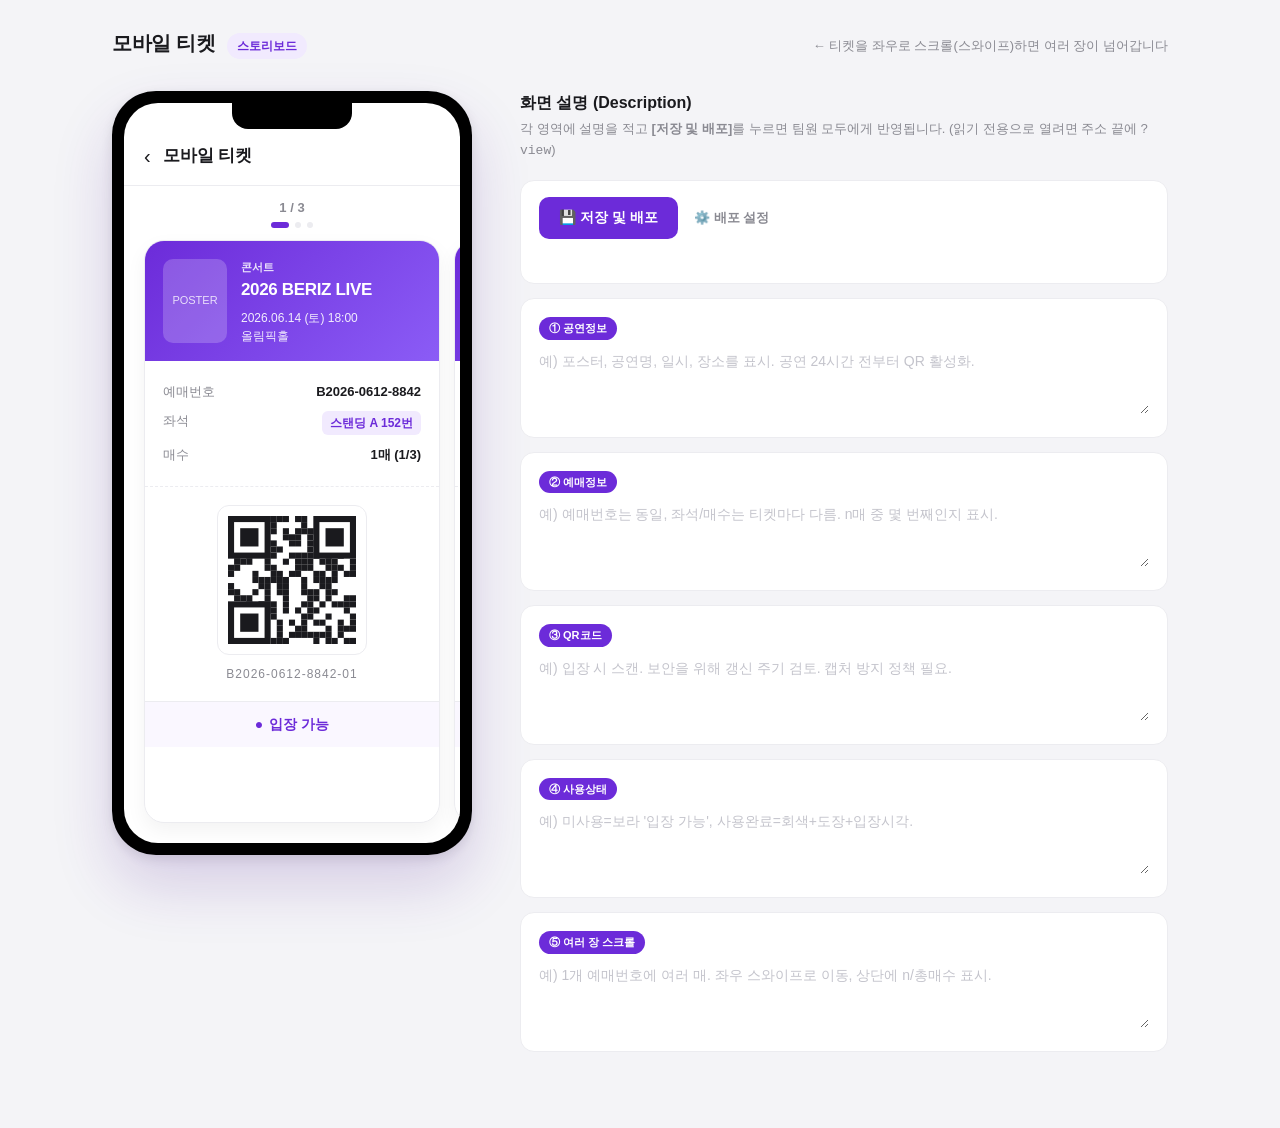
==== mobile-ticket/index.html @ 55e111ac "베리즈 모바일 티켓 스토리보드 (테스트)" ====
<!DOCTYPE html>
<html lang="ko">
<head>
<meta charset="UTF-8" />
<meta name="viewport" content="width=device-width, initial-scale=1.0" />
<title>베리즈 · 모바일 티켓 스토리보드</title>
<style>
  :root {
    --beriz: #6C2BD9;
    --beriz-light: #8B5CF6;
    --beriz-dark: #4C1D95;
    --ink: #1A1A1E;
    --gray: #8A8A92;
    --line: #ECECF0;
    --bg: #F4F4F7;
    --used: #B0B0B8;
    --ok: #16A34A;
    --err: #DC2626;
  }
  * { box-sizing: border-box; margin: 0; padding: 0; -webkit-font-smoothing: antialiased; }
  body {
    font-family: -apple-system, "Apple SD Gothic Neo", "Pretendard", "Malgun Gothic", sans-serif;
    background: var(--bg); color: var(--ink); line-height: 1.5;
  }
  .page { display: flex; gap: 48px; max-width: 1120px; margin: 0 auto; padding: 32px 32px 64px; align-items: flex-start; flex-wrap: wrap; }
  .stage { flex: 0 0 auto; }
  .docs { flex: 1; min-width: 340px; }

  .topbar { max-width: 1120px; margin: 0 auto; padding: 28px 32px 0; display: flex; align-items: baseline; gap: 12px; flex-wrap: wrap; }
  .topbar h1 { font-size: 20px; font-weight: 800; letter-spacing: -0.02em; }
  .topbar .badge { font-size: 12px; font-weight: 700; color: var(--beriz); background: #F1EAFE; padding: 4px 10px; border-radius: 999px; }
  .topbar .hint { margin-left: auto; font-size: 13px; color: var(--gray); }

  .phone { width: 360px; background: #000; border-radius: 44px; padding: 12px; box-shadow: 0 30px 60px rgba(76,29,149,.18), 0 4px 12px rgba(0,0,0,.1); }
  .screen { background: #fff; border-radius: 34px; overflow: hidden; height: 740px; display: flex; flex-direction: column; position: relative; }
  .notch { position: absolute; top: 0; left: 50%; transform: translateX(-50%); width: 120px; height: 26px; background: #000; border-bottom-left-radius: 16px; border-bottom-right-radius: 16px; z-index: 30; }

  .app-header { padding: 38px 20px 14px; display: flex; align-items: center; gap: 12px; border-bottom: 1px solid var(--line); }
  .app-header .back { font-size: 20px; color: var(--ink); }
  .app-header .title { font-size: 17px; font-weight: 700; }

  .pager { display: flex; align-items: center; justify-content: center; gap: 8px; padding: 12px 0 4px; }
  .pager .label { font-size: 13px; color: var(--gray); font-weight: 600; }
  .dots { display: flex; gap: 6px; justify-content: center; padding-bottom: 4px; }
  .dot { width: 6px; height: 6px; border-radius: 50%; background: var(--line); }
  .dot.on { background: var(--beriz); width: 18px; border-radius: 3px; }

  .ticket-scroll { flex: 1; display: flex; overflow-x: auto; scroll-snap-type: x mandatory; gap: 14px; padding: 8px 20px 20px; scrollbar-width: none; }
  .ticket-scroll::-webkit-scrollbar { display: none; }
  .ticket { flex: 0 0 100%; scroll-snap-align: center; background: #fff; border: 1px solid var(--line); border-radius: 20px; overflow: hidden; display: flex; flex-direction: column; box-shadow: 0 8px 20px rgba(0,0,0,.05); }

  .show { background: linear-gradient(135deg, var(--beriz) 0%, var(--beriz-light) 100%); color: #fff; padding: 18px 18px 16px; display: flex; gap: 14px; }
  .poster { width: 64px; height: 84px; border-radius: 10px; flex: 0 0 auto; background: rgba(255,255,255,.2); display: flex; align-items: center; justify-content: center; font-size: 11px; color: rgba(255,255,255,.8); text-align: center; }
  .show-info { display: flex; flex-direction: column; justify-content: center; }
  .show-info .cat { font-size: 11px; opacity: .85; font-weight: 600; }
  .show-info .name { font-size: 17px; font-weight: 800; margin: 2px 0 6px; letter-spacing: -0.02em; }
  .show-info .meta { font-size: 12px; opacity: .9; }

  .booking { padding: 16px 18px; border-bottom: 1px dashed var(--line); }
  .row { display: flex; justify-content: space-between; font-size: 13px; padding: 5px 0; }
  .row .k { color: var(--gray); }
  .row .v { font-weight: 700; color: var(--ink); }
  .seat-badge { display: inline-block; background: #F1EAFE; color: var(--beriz); font-weight: 800; font-size: 12px; padding: 3px 8px; border-radius: 6px; }

  .qr-area { padding: 18px; display: flex; flex-direction: column; align-items: center; gap: 10px; }
  .qr { width: 150px; height: 150px; border-radius: 12px; padding: 10px; background: #fff; border: 1px solid var(--line); }
  .qr svg { width: 100%; height: 100%; }
  .qr-code { font-size: 12px; color: var(--gray); letter-spacing: 1px; }

  .status { text-align: center; padding: 12px; font-weight: 800; font-size: 14px; border-top: 1px solid var(--line); }
  .status.unused { color: var(--beriz); background: #FAF7FF; }
  .status.used { color: var(--used); background: #F7F7F9; }
  .status .ico { margin-right: 6px; }

  .ticket.is-used { position: relative; }
  .ticket.is-used .show, .ticket.is-used .booking, .ticket.is-used .qr-area { filter: grayscale(1); opacity: .55; }
  .ticket.is-used::after { content: "사용완료"; position: absolute; top: 46%; left: 50%; transform: translate(-50%,-50%) rotate(-14deg); border: 3px solid var(--used); color: var(--used); font-size: 22px; font-weight: 900; padding: 6px 16px; border-radius: 10px; letter-spacing: 2px; opacity: .85; }

  .docs h2 { font-size: 16px; font-weight: 800; margin-bottom: 4px; }
  .docs .sub { font-size: 13px; color: var(--gray); margin-bottom: 20px; }
  .desc-block { background: #fff; border: 1px solid var(--line); border-radius: 14px; padding: 16px 18px; margin-bottom: 14px; }
  .desc-block .tag { display: inline-block; font-size: 11px; font-weight: 800; color: #fff; background: var(--beriz); padding: 3px 10px; border-radius: 999px; margin-bottom: 10px; }
  .desc-block textarea { width: 100%; border: none; resize: vertical; min-height: 64px; font-family: inherit; font-size: 14px; line-height: 1.6; color: var(--ink); background: transparent; outline: none; }
  .desc-block textarea[readonly] { color: var(--ink); }
  .desc-block textarea::placeholder { color: #C4C4CC; }

  /* 배포 영역 */
  .deploy-bar { background: #fff; border: 1px solid var(--line); border-radius: 14px; padding: 16px 18px; margin-bottom: 14px; }
  .deploy-bar button { background: var(--beriz); color: #fff; border: none; font-weight: 800; font-size: 14px; padding: 12px 20px; border-radius: 10px; cursor: pointer; }
  .deploy-bar button:disabled { opacity: .5; cursor: not-allowed; }
  .deploy-bar .gear { background: none; border: none; color: var(--gray); font-size: 13px; cursor: pointer; padding: 0; font-weight: 600; }
  .deploy-status { font-size: 13px; margin-top: 10px; min-height: 18px; }
  .deploy-status.ok { color: var(--ok); }
  .deploy-status.err { color: var(--err); }
  .deploy-status.busy { color: var(--gray); }
  .deploy-status a { color: var(--beriz); font-weight: 700; }

  .settings { margin-top: 14px; padding-top: 14px; border-top: 1px solid var(--line); display: none; }
  .settings.open { display: block; }
  .settings label { font-size: 12px; font-weight: 700; color: var(--gray); display: block; margin-bottom: 6px; }
  .settings input { width: 100%; border: 1px solid var(--line); border-radius: 8px; padding: 9px 11px; font-size: 13px; font-family: monospace; outline: none; }
  .settings input:focus { border-color: var(--beriz); }
  .settings .save-key { margin-top: 8px; background: #F1EAFE; color: var(--beriz); }
  .settings .note { font-size: 12px; color: var(--gray); margin-top: 8px; line-height: 1.5; }
  .settings .note b { color: var(--ink); }

  /* 뷰어 모드(설명 읽기 전용)일 때 편집 UI 숨김 */
  body.viewer .deploy-bar { display: none; }
  body.viewer .sub-edit { display: none; }
</style>
</head>
<body>
  <div class="topbar">
    <h1>모바일 티켓</h1>
    <span class="badge">스토리보드</span>
    <span class="hint">← 티켓을 좌우로 스크롤(스와이프)하면 여러 장이 넘어갑니다</span>
  </div>

  <div class="page">
    <!-- ===== 화면 목업 ===== -->
    <div class="stage">
      <div class="phone">
        <div class="screen">
          <div class="notch"></div>
          <div class="app-header">
            <span class="back">‹</span>
            <span class="title">모바일 티켓</span>
          </div>
          <div class="pager"><span class="label" id="pagerLabel">1 / 3</span></div>
          <div class="dots" id="dots"></div>

          <div class="ticket-scroll" id="scroll">
            <!-- 티켓 1 -->
            <div class="ticket">
              <div class="show">
                <div class="poster">POSTER</div>
                <div class="show-info">
                  <div class="cat">콘서트</div><div class="name">2026 BERIZ LIVE</div>
                  <div class="meta">2026.06.14 (토) 18:00<br>올림픽홀</div>
                </div>
              </div>
              <div class="booking">
                <div class="row"><span class="k">예매번호</span><span class="v">B2026-0612-8842</span></div>
                <div class="row"><span class="k">좌석</span><span class="v"><span class="seat-badge">스탠딩 A 152번</span></span></div>
                <div class="row"><span class="k">매수</span><span class="v">1매 (1/3)</span></div>
              </div>
              <div class="qr-area"><div class="qr"></div><div class="qr-code">B2026-0612-8842-01</div></div>
              <div class="status unused"><span class="ico">●</span>입장 가능</div>
            </div>
            <!-- 티켓 2 -->
            <div class="ticket">
              <div class="show">
                <div class="poster">POSTER</div>
                <div class="show-info">
                  <div class="cat">콘서트</div><div class="name">2026 BERIZ LIVE</div>
                  <div class="meta">2026.06.14 (토) 18:00<br>올림픽홀</div>
                </div>
              </div>
              <div class="booking">
                <div class="row"><span class="k">예매번호</span><span class="v">B2026-0612-8842</span></div>
                <div class="row"><span class="k">좌석</span><span class="v"><span class="seat-badge">스탠딩 A 153번</span></span></div>
                <div class="row"><span class="k">매수</span><span class="v">1매 (2/3)</span></div>
              </div>
              <div class="qr-area"><div class="qr"></div><div class="qr-code">B2026-0612-8842-02</div></div>
              <div class="status unused"><span class="ico">●</span>입장 가능</div>
            </div>
            <!-- 티켓 3 (사용완료) -->
            <div class="ticket is-used">
              <div class="show">
                <div class="poster">POSTER</div>
                <div class="show-info">
                  <div class="cat">콘서트</div><div class="name">2026 BERIZ LIVE</div>
                  <div class="meta">2026.06.14 (토) 18:00<br>올림픽홀</div>
                </div>
              </div>
              <div class="booking">
                <div class="row"><span class="k">예매번호</span><span class="v">B2026-0612-8842</span></div>
                <div class="row"><span class="k">좌석</span><span class="v"><span class="seat-badge">스탠딩 A 154번</span></span></div>
                <div class="row"><span class="k">매수</span><span class="v">1매 (3/3)</span></div>
              </div>
              <div class="qr-area"><div class="qr"></div><div class="qr-code">B2026-0612-8842-03</div></div>
              <div class="status used"><span class="ico">✓</span>사용완료 · 06.14 17:42 입장</div>
            </div>
          </div>
        </div>
      </div>
    </div>

    <!-- ===== 설명 + 배포 영역 ===== -->
    <div class="docs">
      <h2>화면 설명 (Description)</h2>
      <p class="sub">각 영역에 설명을 적고 <b>[저장 및 배포]</b>를 누르면 팀원 모두에게 반영됩니다. <span class="sub-edit">(읽기 전용으로 열려면 주소 끝에 <code>?view</code>)</span></p>

      <!-- 배포 바 -->
      <div class="deploy-bar">
        <button id="deployBtn" onclick="deploy()">💾 저장 및 배포</button>
        <button class="gear" onclick="toggleSettings()" style="margin-left:12px;">⚙️ 배포 설정</button>
        <div class="deploy-status" id="deployStatus"></div>

        <div class="settings" id="settings">
          <label>GitHub 액세스 토큰 (이 브라우저에만 저장, 외부로 안 나감)</label>
          <input type="password" id="tokenInput" placeholder="github_pat_... 또는 ghp_..." />
          <button class="save-key" onclick="saveToken()">토큰 저장</button>
          <p class="note">
            <b>토큰이란?</b> 이 버튼이 GitHub에 파일을 올릴 수 있게 해주는 "열쇠"예요.<br>
            한 번만 등록하면 됩니다. 토큰은 <b>이 컴퓨터 브라우저에만</b> 저장되고 화면(코드)에는 들어가지 않아요.<br>
            ⚠️ 공용 PC에서는 등록하지 마세요.
          </p>
        </div>
      </div>

      <div class="desc-block"><span class="tag">① 공연정보</span>
        <textarea data-key="show" placeholder="예) 포스터, 공연명, 일시, 장소를 표시. 공연 24시간 전부터 QR 활성화."></textarea></div>
      <div class="desc-block"><span class="tag">② 예매정보</span>
        <textarea data-key="booking" placeholder="예) 예매번호는 동일, 좌석/매수는 티켓마다 다름. n매 중 몇 번째인지 표시."></textarea></div>
      <div class="desc-block"><span class="tag">③ QR코드</span>
        <textarea data-key="qr" placeholder="예) 입장 시 스캔. 보안을 위해 갱신 주기 검토. 캡처 방지 정책 필요."></textarea></div>
      <div class="desc-block"><span class="tag">④ 사용상태</span>
        <textarea data-key="status" placeholder="예) 미사용=보라 '입장 가능', 사용완료=회색+도장+입장시각."></textarea></div>
      <div class="desc-block"><span class="tag">⑤ 여러 장 스크롤</span>
        <textarea data-key="scroll" placeholder="예) 1개 예매번호에 여러 매. 좌우 스와이프로 이동, 상단에 n/총매수 표시."></textarea></div>
    </div>
  </div>

<script>
  /* ===== 배포 대상 설정 ===== */
  const REPO = {
    owner: 'jameszo1',
    name: 'beriz-storyboards',
    branch: 'main',
    path: 'mobile-ticket/descriptions.json'
  };
  const PAGES_URL = location.origin + location.pathname; // 현재 페이지가 곧 공유 링크

  /* ===== 가짜 QR 패턴 ===== */
  function makeQR(el, seed) {
    const N = 21, cell = 150 / N; let rng = seed;
    const rand = () => (rng = (rng * 1103515245 + 12345) & 0x7fffffff) / 0x7fffffff;
    let r = `<svg viewBox="0 0 150 150" xmlns="http://www.w3.org/2000/svg"><rect width="150" height="150" fill="#fff"/>`;
    for (let y = 0; y < N; y++) for (let x = 0; x < N; x++)
      if (rand() > 0.5) r += `<rect x="${x*cell}" y="${y*cell}" width="${cell}" height="${cell}" fill="#1A1A1E"/>`;
    const finder = (fx, fy) => `<rect x="${fx}" y="${fy}" width="${cell*7}" height="${cell*7}" fill="#1A1A1E"/><rect x="${fx+cell}" y="${fy+cell}" width="${cell*5}" height="${cell*5}" fill="#fff"/><rect x="${fx+cell*2}" y="${fy+cell*2}" width="${cell*3}" height="${cell*3}" fill="#1A1A1E"/>`;
    r += finder(0,0) + finder(cell*14,0) + finder(0,cell*14) + `</svg>`;
    el.innerHTML = r;
  }
  document.querySelectorAll('.qr').forEach((el, i) => makeQR(el, 7919 + i*131));

  /* ===== 페이지 인디케이터 ===== */
  const scroll = document.getElementById('scroll');
  const total = scroll.querySelectorAll('.ticket').length;
  const dotsEl = document.getElementById('dots');
  for (let i = 0; i < total; i++) { const d = document.createElement('span'); d.className = 'dot' + (i===0?' on':''); dotsEl.appendChild(d); }
  scroll.addEventListener('scroll', () => {
    const idx = Math.round(scroll.scrollLeft / scroll.clientWidth);
    document.getElementById('pagerLabel').textContent = (idx+1) + ' / ' + total;
    dotsEl.querySelectorAll('.dot').forEach((d,i)=>d.classList.toggle('on', i===idx));
  });

  /* ===== 설명 불러오기 (배포된 descriptions.json 우선, 없으면 localStorage) ===== */
  const LS = 'beriz-ticket-storyboard';
  const fields = () => document.querySelectorAll('textarea[data-key]');
  function fill(data) { fields().forEach(t => { if (data && data[t.dataset.key] != null) t.value = data[t.dataset.key]; }); }

  async function loadDescriptions() {
    try {
      const res = await fetch('descriptions.json?ts=' + Date.now());
      if (res.ok) { fill(await res.json()); return; }
    } catch (e) {}
    // 로컬에서 파일로 열었을 때 등: localStorage 폴백
    try { fill(JSON.parse(localStorage.getItem(LS) || '{}')); } catch (e) {}
  }
  fields().forEach(t => t.addEventListener('input', () => {
    const d = {}; fields().forEach(x => d[x.dataset.key] = x.value);
    localStorage.setItem(LS, JSON.stringify(d));
  }));

  /* ===== 토큰 관리 ===== */
  const TK = 'beriz-gh-token';
  function saveToken() {
    const v = document.getElementById('tokenInput').value.trim();
    if (!v) return;
    localStorage.setItem(TK, v);
    document.getElementById('tokenInput').value = '';
    setStatus('ok', '✅ 토큰이 저장됐어요. 이제 [저장 및 배포]를 쓸 수 있어요.');
  }
  function toggleSettings() {
    const s = document.getElementById('settings'); s.classList.toggle('open');
    if (localStorage.getItem(TK)) document.getElementById('tokenInput').placeholder = '••• 등록됨 (새로 바꾸려면 입력)';
  }
  function setStatus(cls, html) {
    const el = document.getElementById('deployStatus'); el.className = 'deploy-status ' + cls; el.innerHTML = html;
  }

  /* ===== UTF-8 안전 base64 ===== */
  function toB64(str) { return btoa(unescape(encodeURIComponent(str))); }

  /* ===== 저장 및 배포 (GitHub Contents API) ===== */
  async function deploy() {
    const token = localStorage.getItem(TK);
    if (!token) { toggleSettings(); setStatus('err', '먼저 ⚙️ 배포 설정에서 토큰을 등록해주세요.'); return; }

    const btn = document.getElementById('deployBtn'); btn.disabled = true;
    setStatus('busy', '⏳ 배포 중...');

    const data = { updatedAt: new Date().toISOString() };
    fields().forEach(t => data[t.dataset.key] = t.value);
    const content = toB64(JSON.stringify(data, null, 2) + '\n');

    const api = `https://api.github.com/repos/${REPO.owner}/${REPO.name}/contents/${REPO.path}`;
    const headers = { 'Authorization': 'Bearer ' + token, 'Accept': 'application/vnd.github+json' };

    try {
      // 1) 현재 파일 sha 조회
      let sha = undefined;
      const cur = await fetch(`${api}?ref=${REPO.branch}`, { headers });
      if (cur.ok) sha = (await cur.json()).sha;
      else if (cur.status === 401) throw new Error('토큰이 올바르지 않아요 (401). 토큰을 다시 등록해주세요.');

      // 2) 커밋(업데이트)
      const put = await fetch(api, {
        method: 'PUT', headers,
        body: JSON.stringify({
          message: '스토리보드 설명 업데이트',
          content, sha, branch: REPO.branch
        })
      });
      if (!put.ok) {
        const err = await put.json().catch(()=>({}));
        throw new Error((err.message || put.status) + ' — 토큰 권한(Contents: write)을 확인해주세요.');
      }
      setStatus('ok', `✅ 배포 완료! 약 1분 뒤 반영됩니다. <a href="${PAGES_URL}" target="_blank">링크 열기</a><br><span style="color:var(--gray)">팀원에게 이 링크를 공유하세요.</span>`);
    } catch (e) {
      setStatus('err', '❌ ' + e.message);
    } finally {
      btn.disabled = false;
    }
  }

  /* ===== 뷰어 모드 (?view) : 설명 읽기 전용 ===== */
  if (location.search.includes('view')) {
    document.body.classList.add('viewer');
    fields().forEach(t => t.setAttribute('readonly', ''));
  }

  loadDescriptions();
</script>
</body>
</html>
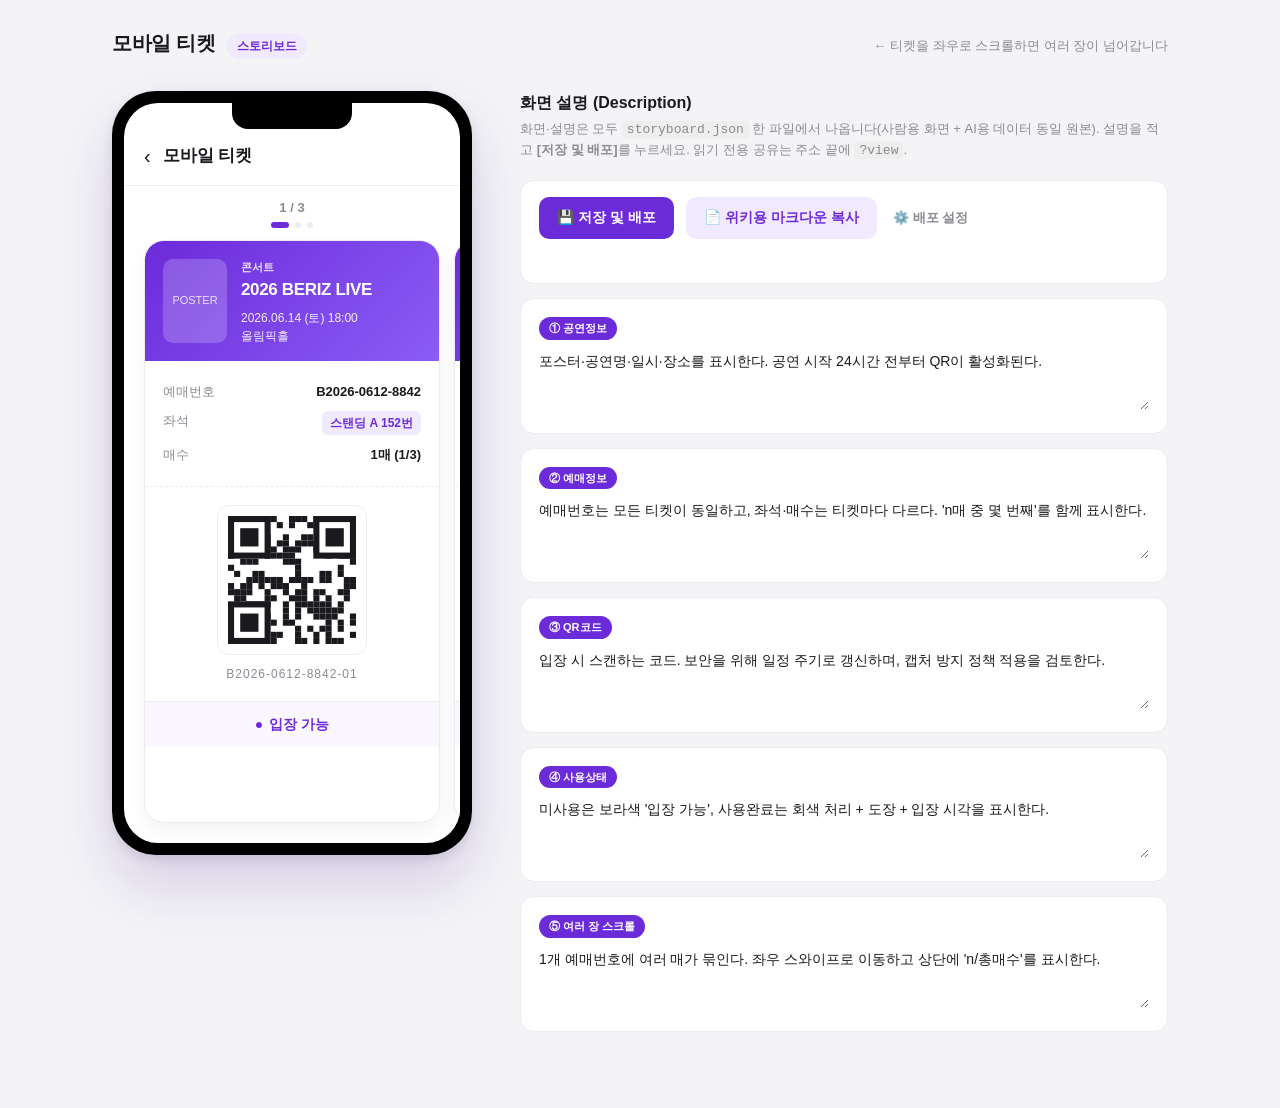
==== commit e768902e: "feat: storyboard.json 단일 원본 구조로 전환 (화면 자동렌더 + 마크다운 export)" ====
--- a/mobile-ticket/index.html
+++ b/mobile-ticket/index.html
@@ -6,26 +6,15 @@
 <title>베리즈 · 모바일 티켓 스토리보드</title>
 <style>
   :root {
-    --beriz: #6C2BD9;
-    --beriz-light: #8B5CF6;
-    --beriz-dark: #4C1D95;
-    --ink: #1A1A1E;
-    --gray: #8A8A92;
-    --line: #ECECF0;
-    --bg: #F4F4F7;
-    --used: #B0B0B8;
-    --ok: #16A34A;
-    --err: #DC2626;
+    --beriz: #6C2BD9; --beriz-light: #8B5CF6; --beriz-dark: #4C1D95;
+    --ink: #1A1A1E; --gray: #8A8A92; --line: #ECECF0; --bg: #F4F4F7;
+    --used: #B0B0B8; --ok: #16A34A; --err: #DC2626;
   }
   * { box-sizing: border-box; margin: 0; padding: 0; -webkit-font-smoothing: antialiased; }
-  body {
-    font-family: -apple-system, "Apple SD Gothic Neo", "Pretendard", "Malgun Gothic", sans-serif;
-    background: var(--bg); color: var(--ink); line-height: 1.5;
-  }
+  body { font-family: -apple-system, "Apple SD Gothic Neo", "Pretendard", "Malgun Gothic", sans-serif; background: var(--bg); color: var(--ink); line-height: 1.5; }
   .page { display: flex; gap: 48px; max-width: 1120px; margin: 0 auto; padding: 32px 32px 64px; align-items: flex-start; flex-wrap: wrap; }
   .stage { flex: 0 0 auto; }
   .docs { flex: 1; min-width: 340px; }
-
   .topbar { max-width: 1120px; margin: 0 auto; padding: 28px 32px 0; display: flex; align-items: baseline; gap: 12px; flex-wrap: wrap; }
   .topbar h1 { font-size: 20px; font-weight: 800; letter-spacing: -0.02em; }
   .topbar .badge { font-size: 12px; font-weight: 700; color: var(--beriz); background: #F1EAFE; padding: 4px 10px; border-radius: 999px; }
@@ -34,67 +23,57 @@
   .phone { width: 360px; background: #000; border-radius: 44px; padding: 12px; box-shadow: 0 30px 60px rgba(76,29,149,.18), 0 4px 12px rgba(0,0,0,.1); }
   .screen { background: #fff; border-radius: 34px; overflow: hidden; height: 740px; display: flex; flex-direction: column; position: relative; }
   .notch { position: absolute; top: 0; left: 50%; transform: translateX(-50%); width: 120px; height: 26px; background: #000; border-bottom-left-radius: 16px; border-bottom-right-radius: 16px; z-index: 30; }
-
   .app-header { padding: 38px 20px 14px; display: flex; align-items: center; gap: 12px; border-bottom: 1px solid var(--line); }
   .app-header .back { font-size: 20px; color: var(--ink); }
   .app-header .title { font-size: 17px; font-weight: 700; }
-
   .pager { display: flex; align-items: center; justify-content: center; gap: 8px; padding: 12px 0 4px; }
   .pager .label { font-size: 13px; color: var(--gray); font-weight: 600; }
   .dots { display: flex; gap: 6px; justify-content: center; padding-bottom: 4px; }
   .dot { width: 6px; height: 6px; border-radius: 50%; background: var(--line); }
   .dot.on { background: var(--beriz); width: 18px; border-radius: 3px; }
-
   .ticket-scroll { flex: 1; display: flex; overflow-x: auto; scroll-snap-type: x mandatory; gap: 14px; padding: 8px 20px 20px; scrollbar-width: none; }
   .ticket-scroll::-webkit-scrollbar { display: none; }
   .ticket { flex: 0 0 100%; scroll-snap-align: center; background: #fff; border: 1px solid var(--line); border-radius: 20px; overflow: hidden; display: flex; flex-direction: column; box-shadow: 0 8px 20px rgba(0,0,0,.05); }
-
   .show { background: linear-gradient(135deg, var(--beriz) 0%, var(--beriz-light) 100%); color: #fff; padding: 18px 18px 16px; display: flex; gap: 14px; }
   .poster { width: 64px; height: 84px; border-radius: 10px; flex: 0 0 auto; background: rgba(255,255,255,.2); display: flex; align-items: center; justify-content: center; font-size: 11px; color: rgba(255,255,255,.8); text-align: center; }
   .show-info { display: flex; flex-direction: column; justify-content: center; }
   .show-info .cat { font-size: 11px; opacity: .85; font-weight: 600; }
   .show-info .name { font-size: 17px; font-weight: 800; margin: 2px 0 6px; letter-spacing: -0.02em; }
   .show-info .meta { font-size: 12px; opacity: .9; }
-
   .booking { padding: 16px 18px; border-bottom: 1px dashed var(--line); }
   .row { display: flex; justify-content: space-between; font-size: 13px; padding: 5px 0; }
   .row .k { color: var(--gray); }
   .row .v { font-weight: 700; color: var(--ink); }
   .seat-badge { display: inline-block; background: #F1EAFE; color: var(--beriz); font-weight: 800; font-size: 12px; padding: 3px 8px; border-radius: 6px; }
-
   .qr-area { padding: 18px; display: flex; flex-direction: column; align-items: center; gap: 10px; }
   .qr { width: 150px; height: 150px; border-radius: 12px; padding: 10px; background: #fff; border: 1px solid var(--line); }
   .qr svg { width: 100%; height: 100%; }
   .qr-code { font-size: 12px; color: var(--gray); letter-spacing: 1px; }
-
   .status { text-align: center; padding: 12px; font-weight: 800; font-size: 14px; border-top: 1px solid var(--line); }
   .status.unused { color: var(--beriz); background: #FAF7FF; }
   .status.used { color: var(--used); background: #F7F7F9; }
   .status .ico { margin-right: 6px; }
-
+  .ticket.is-used .show, .ticket.is-used .booking, .ticket.is-used .qr-area { filter: grayscale(1); opacity: .55; }
   .ticket.is-used { position: relative; }
-  .ticket.is-used .show, .ticket.is-used .booking, .ticket.is-used .qr-area { filter: grayscale(1); opacity: .55; }
   .ticket.is-used::after { content: "사용완료"; position: absolute; top: 46%; left: 50%; transform: translate(-50%,-50%) rotate(-14deg); border: 3px solid var(--used); color: var(--used); font-size: 22px; font-weight: 900; padding: 6px 16px; border-radius: 10px; letter-spacing: 2px; opacity: .85; }
 
   .docs h2 { font-size: 16px; font-weight: 800; margin-bottom: 4px; }
   .docs .sub { font-size: 13px; color: var(--gray); margin-bottom: 20px; }
+  .docs .sub code { background:#EEE; padding:1px 5px; border-radius:4px; }
   .desc-block { background: #fff; border: 1px solid var(--line); border-radius: 14px; padding: 16px 18px; margin-bottom: 14px; }
   .desc-block .tag { display: inline-block; font-size: 11px; font-weight: 800; color: #fff; background: var(--beriz); padding: 3px 10px; border-radius: 999px; margin-bottom: 10px; }
-  .desc-block textarea { width: 100%; border: none; resize: vertical; min-height: 64px; font-family: inherit; font-size: 14px; line-height: 1.6; color: var(--ink); background: transparent; outline: none; }
-  .desc-block textarea[readonly] { color: var(--ink); }
+  .desc-block textarea { width: 100%; border: none; resize: vertical; min-height: 60px; font-family: inherit; font-size: 14px; line-height: 1.6; color: var(--ink); background: transparent; outline: none; }
   .desc-block textarea::placeholder { color: #C4C4CC; }
 
-  /* 배포 영역 */
   .deploy-bar { background: #fff; border: 1px solid var(--line); border-radius: 14px; padding: 16px 18px; margin-bottom: 14px; }
-  .deploy-bar button { background: var(--beriz); color: #fff; border: none; font-weight: 800; font-size: 14px; padding: 12px 20px; border-radius: 10px; cursor: pointer; }
+  .deploy-bar button { border: none; font-weight: 800; font-size: 14px; padding: 12px 18px; border-radius: 10px; cursor: pointer; }
+  .deploy-bar .primary { background: var(--beriz); color: #fff; }
+  .deploy-bar .secondary { background: #F1EAFE; color: var(--beriz); margin-left: 8px; }
   .deploy-bar button:disabled { opacity: .5; cursor: not-allowed; }
-  .deploy-bar .gear { background: none; border: none; color: var(--gray); font-size: 13px; cursor: pointer; padding: 0; font-weight: 600; }
+  .deploy-bar .gear { background: none; color: var(--gray); font-size: 13px; padding: 0; margin-left: 12px; font-weight: 600; }
   .deploy-status { font-size: 13px; margin-top: 10px; min-height: 18px; }
-  .deploy-status.ok { color: var(--ok); }
-  .deploy-status.err { color: var(--err); }
-  .deploy-status.busy { color: var(--gray); }
+  .deploy-status.ok { color: var(--ok); } .deploy-status.err { color: var(--err); } .deploy-status.busy { color: var(--gray); }
   .deploy-status a { color: var(--beriz); font-weight: 700; }
-
   .settings { margin-top: 14px; padding-top: 14px; border-top: 1px solid var(--line); display: none; }
   .settings.open { display: block; }
   .settings label { font-size: 12px; font-weight: 700; color: var(--gray); display: block; margin-bottom: 6px; }
@@ -103,246 +82,178 @@
   .settings .save-key { margin-top: 8px; background: #F1EAFE; color: var(--beriz); }
   .settings .note { font-size: 12px; color: var(--gray); margin-top: 8px; line-height: 1.5; }
   .settings .note b { color: var(--ink); }
-
-  /* 뷰어 모드(설명 읽기 전용)일 때 편집 UI 숨김 */
-  body.viewer .deploy-bar { display: none; }
-  body.viewer .sub-edit { display: none; }
+  body.viewer .deploy-bar, body.viewer .sub-edit { display: none; }
+  body.viewer .desc-block textarea { color: var(--ink); }
 </style>
 </head>
 <body>
   <div class="topbar">
     <h1>모바일 티켓</h1>
     <span class="badge">스토리보드</span>
-    <span class="hint">← 티켓을 좌우로 스크롤(스와이프)하면 여러 장이 넘어갑니다</span>
+    <span class="hint">← 티켓을 좌우로 스크롤하면 여러 장이 넘어갑니다</span>
   </div>
 
   <div class="page">
-    <!-- ===== 화면 목업 ===== -->
     <div class="stage">
       <div class="phone">
         <div class="screen">
           <div class="notch"></div>
-          <div class="app-header">
-            <span class="back">‹</span>
-            <span class="title">모바일 티켓</span>
-          </div>
-          <div class="pager"><span class="label" id="pagerLabel">1 / 3</span></div>
+          <div class="app-header"><span class="back">‹</span><span class="title">모바일 티켓</span></div>
+          <div class="pager"><span class="label" id="pagerLabel">1 / 1</span></div>
           <div class="dots" id="dots"></div>
-
-          <div class="ticket-scroll" id="scroll">
-            <!-- 티켓 1 -->
-            <div class="ticket">
-              <div class="show">
-                <div class="poster">POSTER</div>
-                <div class="show-info">
-                  <div class="cat">콘서트</div><div class="name">2026 BERIZ LIVE</div>
-                  <div class="meta">2026.06.14 (토) 18:00<br>올림픽홀</div>
-                </div>
-              </div>
-              <div class="booking">
-                <div class="row"><span class="k">예매번호</span><span class="v">B2026-0612-8842</span></div>
-                <div class="row"><span class="k">좌석</span><span class="v"><span class="seat-badge">스탠딩 A 152번</span></span></div>
-                <div class="row"><span class="k">매수</span><span class="v">1매 (1/3)</span></div>
-              </div>
-              <div class="qr-area"><div class="qr"></div><div class="qr-code">B2026-0612-8842-01</div></div>
-              <div class="status unused"><span class="ico">●</span>입장 가능</div>
-            </div>
-            <!-- 티켓 2 -->
-            <div class="ticket">
-              <div class="show">
-                <div class="poster">POSTER</div>
-                <div class="show-info">
-                  <div class="cat">콘서트</div><div class="name">2026 BERIZ LIVE</div>
-                  <div class="meta">2026.06.14 (토) 18:00<br>올림픽홀</div>
-                </div>
-              </div>
-              <div class="booking">
-                <div class="row"><span class="k">예매번호</span><span class="v">B2026-0612-8842</span></div>
-                <div class="row"><span class="k">좌석</span><span class="v"><span class="seat-badge">스탠딩 A 153번</span></span></div>
-                <div class="row"><span class="k">매수</span><span class="v">1매 (2/3)</span></div>
-              </div>
-              <div class="qr-area"><div class="qr"></div><div class="qr-code">B2026-0612-8842-02</div></div>
-              <div class="status unused"><span class="ico">●</span>입장 가능</div>
-            </div>
-            <!-- 티켓 3 (사용완료) -->
-            <div class="ticket is-used">
-              <div class="show">
-                <div class="poster">POSTER</div>
-                <div class="show-info">
-                  <div class="cat">콘서트</div><div class="name">2026 BERIZ LIVE</div>
-                  <div class="meta">2026.06.14 (토) 18:00<br>올림픽홀</div>
-                </div>
-              </div>
-              <div class="booking">
-                <div class="row"><span class="k">예매번호</span><span class="v">B2026-0612-8842</span></div>
-                <div class="row"><span class="k">좌석</span><span class="v"><span class="seat-badge">스탠딩 A 154번</span></span></div>
-                <div class="row"><span class="k">매수</span><span class="v">1매 (3/3)</span></div>
-              </div>
-              <div class="qr-area"><div class="qr"></div><div class="qr-code">B2026-0612-8842-03</div></div>
-              <div class="status used"><span class="ico">✓</span>사용완료 · 06.14 17:42 입장</div>
-            </div>
-          </div>
+          <div class="ticket-scroll" id="scroll"><!-- storyboard.json 에서 자동 생성 --></div>
         </div>
       </div>
     </div>
 
-    <!-- ===== 설명 + 배포 영역 ===== -->
     <div class="docs">
       <h2>화면 설명 (Description)</h2>
-      <p class="sub">각 영역에 설명을 적고 <b>[저장 및 배포]</b>를 누르면 팀원 모두에게 반영됩니다. <span class="sub-edit">(읽기 전용으로 열려면 주소 끝에 <code>?view</code>)</span></p>
-
-      <!-- 배포 바 -->
+      <p class="sub">화면·설명은 모두 <code>storyboard.json</code> 한 파일에서 나옵니다(사람용 화면 + AI용 데이터 동일 원본). 설명을 적고 <b>[저장 및 배포]</b>를 누르세요. <span class="sub-edit">읽기 전용 공유는 주소 끝에 <code>?view</code>.</span></p>
+
       <div class="deploy-bar">
-        <button id="deployBtn" onclick="deploy()">💾 저장 및 배포</button>
-        <button class="gear" onclick="toggleSettings()" style="margin-left:12px;">⚙️ 배포 설정</button>
+        <button class="primary" id="deployBtn" onclick="deploy()">💾 저장 및 배포</button>
+        <button class="secondary" onclick="copyMarkdown()">📄 위키용 마크다운 복사</button>
+        <button class="gear" onclick="toggleSettings()">⚙️ 배포 설정</button>
         <div class="deploy-status" id="deployStatus"></div>
-
         <div class="settings" id="settings">
           <label>GitHub 액세스 토큰 (이 브라우저에만 저장, 외부로 안 나감)</label>
-          <input type="password" id="tokenInput" placeholder="github_pat_... 또는 ghp_..." />
+          <input type="password" id="tokenInput" placeholder="github_pat_..." />
           <button class="save-key" onclick="saveToken()">토큰 저장</button>
-          <p class="note">
-            <b>토큰이란?</b> 이 버튼이 GitHub에 파일을 올릴 수 있게 해주는 "열쇠"예요.<br>
-            한 번만 등록하면 됩니다. 토큰은 <b>이 컴퓨터 브라우저에만</b> 저장되고 화면(코드)에는 들어가지 않아요.<br>
-            ⚠️ 공용 PC에서는 등록하지 마세요.
-          </p>
+          <p class="note"><b>토큰이란?</b> 이 버튼이 GitHub에 파일을 올릴 수 있게 해주는 "열쇠"예요. 한 번만 등록하면 됩니다. ⚠️ 공용 PC에서는 등록하지 마세요.</p>
         </div>
       </div>
 
-      <div class="desc-block"><span class="tag">① 공연정보</span>
-        <textarea data-key="show" placeholder="예) 포스터, 공연명, 일시, 장소를 표시. 공연 24시간 전부터 QR 활성화."></textarea></div>
-      <div class="desc-block"><span class="tag">② 예매정보</span>
-        <textarea data-key="booking" placeholder="예) 예매번호는 동일, 좌석/매수는 티켓마다 다름. n매 중 몇 번째인지 표시."></textarea></div>
-      <div class="desc-block"><span class="tag">③ QR코드</span>
-        <textarea data-key="qr" placeholder="예) 입장 시 스캔. 보안을 위해 갱신 주기 검토. 캡처 방지 정책 필요."></textarea></div>
-      <div class="desc-block"><span class="tag">④ 사용상태</span>
-        <textarea data-key="status" placeholder="예) 미사용=보라 '입장 가능', 사용완료=회색+도장+입장시각."></textarea></div>
-      <div class="desc-block"><span class="tag">⑤ 여러 장 스크롤</span>
-        <textarea data-key="scroll" placeholder="예) 1개 예매번호에 여러 매. 좌우 스와이프로 이동, 상단에 n/총매수 표시."></textarea></div>
+      <div id="descList"><!-- 설명 편집칸 자동 생성 --></div>
     </div>
   </div>
 
 <script>
-  /* ===== 배포 대상 설정 ===== */
-  const REPO = {
-    owner: 'jameszo1',
-    name: 'beriz-storyboards',
-    branch: 'main',
-    path: 'mobile-ticket/descriptions.json'
-  };
-  const PAGES_URL = location.origin + location.pathname; // 현재 페이지가 곧 공유 링크
-
-  /* ===== 가짜 QR 패턴 ===== */
-  function makeQR(el, seed) {
-    const N = 21, cell = 150 / N; let rng = seed;
-    const rand = () => (rng = (rng * 1103515245 + 12345) & 0x7fffffff) / 0x7fffffff;
-    let r = `<svg viewBox="0 0 150 150" xmlns="http://www.w3.org/2000/svg"><rect width="150" height="150" fill="#fff"/>`;
-    for (let y = 0; y < N; y++) for (let x = 0; x < N; x++)
-      if (rand() > 0.5) r += `<rect x="${x*cell}" y="${y*cell}" width="${cell}" height="${cell}" fill="#1A1A1E"/>`;
-    const finder = (fx, fy) => `<rect x="${fx}" y="${fy}" width="${cell*7}" height="${cell*7}" fill="#1A1A1E"/><rect x="${fx+cell}" y="${fy+cell}" width="${cell*5}" height="${cell*5}" fill="#fff"/><rect x="${fx+cell*2}" y="${fy+cell*2}" width="${cell*3}" height="${cell*3}" fill="#1A1A1E"/>`;
-    r += finder(0,0) + finder(cell*14,0) + finder(0,cell*14) + `</svg>`;
-    el.innerHTML = r;
-  }
-  document.querySelectorAll('.qr').forEach((el, i) => makeQR(el, 7919 + i*131));
-
-  /* ===== 페이지 인디케이터 ===== */
-  const scroll = document.getElementById('scroll');
-  const total = scroll.querySelectorAll('.ticket').length;
-  const dotsEl = document.getElementById('dots');
-  for (let i = 0; i < total; i++) { const d = document.createElement('span'); d.className = 'dot' + (i===0?' on':''); dotsEl.appendChild(d); }
-  scroll.addEventListener('scroll', () => {
-    const idx = Math.round(scroll.scrollLeft / scroll.clientWidth);
-    document.getElementById('pagerLabel').textContent = (idx+1) + ' / ' + total;
-    dotsEl.querySelectorAll('.dot').forEach((d,i)=>d.classList.toggle('on', i===idx));
-  });
-
-  /* ===== 설명 불러오기 (배포된 descriptions.json 우선, 없으면 localStorage) ===== */
-  const LS = 'beriz-ticket-storyboard';
-  const fields = () => document.querySelectorAll('textarea[data-key]');
-  function fill(data) { fields().forEach(t => { if (data && data[t.dataset.key] != null) t.value = data[t.dataset.key]; }); }
-
-  async function loadDescriptions() {
+  /* ===== 배포 대상 ===== */
+  const REPO = { owner: 'jameszo1', name: 'beriz-storyboards', branch: 'main', path: 'mobile-ticket/storyboard.json' };
+  const PAGES_URL = location.origin + location.pathname;
+  let DATA = null; // storyboard.json 원본
+
+  /* ===== 유틸 ===== */
+  const esc = s => (s||'').replace(/&/g,'&amp;').replace(/</g,'&lt;').replace(/>/g,'&gt;');
+  function hashSeed(str){ let h=2166136261; for(let i=0;i<str.length;i++){ h^=str.charCodeAt(i); h=Math.imul(h,16777619);} return (h>>>0)||7919; }
+  function makeQR(el, seed){
+    const N=21, cell=150/N; let rng=seed;
+    const rand=()=>(rng=(rng*1103515245+12345)&0x7fffffff)/0x7fffffff;
+    let r=`<svg viewBox="0 0 150 150" xmlns="http://www.w3.org/2000/svg"><rect width="150" height="150" fill="#fff"/>`;
+    for(let y=0;y<N;y++)for(let x=0;x<N;x++) if(rand()>0.5) r+=`<rect x="${x*cell}" y="${y*cell}" width="${cell}" height="${cell}" fill="#1A1A1E"/>`;
+    const f=(fx,fy)=>`<rect x="${fx}" y="${fy}" width="${cell*7}" height="${cell*7}" fill="#1A1A1E"/><rect x="${fx+cell}" y="${fy+cell}" width="${cell*5}" height="${cell*5}" fill="#fff"/><rect x="${fx+cell*2}" y="${fy+cell*2}" width="${cell*3}" height="${cell*3}" fill="#1A1A1E"/>`;
+    r+=f(0,0)+f(cell*14,0)+f(0,cell*14)+`</svg>`; el.innerHTML=r;
+  }
+
+  /* ===== 화면(목업) 자동 렌더 ===== */
+  function renderMockup(){
+    const s = DATA.show, scroll = document.getElementById('scroll');
+    scroll.innerHTML = DATA.tickets.map(t => {
+      const used = t.status === 'used';
+      const statusHtml = used
+        ? `<div class="status used"><span class="ico">✓</span>사용완료${t.usedAt ? ' · ' + esc(t.usedAt) + ' 입장' : ''}</div>`
+        : `<div class="status unused"><span class="ico">●</span>입장 가능</div>`;
+      return `<div class="ticket${used?' is-used':''}">
+        <div class="show"><div class="poster">POSTER</div>
+          <div class="show-info"><div class="cat">${esc(s.category)}</div><div class="name">${esc(s.name)}</div>
+            <div class="meta">${esc(s.datetime)}<br>${esc(s.venue)}</div></div></div>
+        <div class="booking">
+          <div class="row"><span class="k">예매번호</span><span class="v">${esc(DATA.bookingNumber)}</span></div>
+          <div class="row"><span class="k">좌석</span><span class="v"><span class="seat-badge">${esc(t.seat)}</span></span></div>
+          <div class="row"><span class="k">매수</span><span class="v">1매 (${esc(t.index)})</span></div>
+        </div>
+        <div class="qr-area"><div class="qr" data-seed="${hashSeed(t.qrCode)}"></div><div class="qr-code">${esc(t.qrCode)}</div></div>
+        ${statusHtml}</div>`;
+    }).join('');
+    document.querySelectorAll('.qr').forEach(el => makeQR(el, parseInt(el.dataset.seed,10)));
+
+    const total = DATA.tickets.length, dotsEl = document.getElementById('dots');
+    dotsEl.innerHTML = DATA.tickets.map((_,i)=>`<span class="dot${i===0?' on':''}"></span>`).join('');
+    document.getElementById('pagerLabel').textContent = '1 / ' + total;
+    scroll.onscroll = () => {
+      const idx = Math.round(scroll.scrollLeft / scroll.clientWidth);
+      document.getElementById('pagerLabel').textContent = (idx+1) + ' / ' + total;
+      dotsEl.querySelectorAll('.dot').forEach((d,i)=>d.classList.toggle('on', i===idx));
+    };
+  }
+
+  /* ===== 설명 편집칸 자동 렌더 ===== */
+  const CIRCLED = ['①','②','③','④','⑤','⑥','⑦','⑧','⑨'];
+  function renderDescriptions(){
+    document.getElementById('descList').innerHTML = DATA.components.map((c,i)=>
+      `<div class="desc-block"><span class="tag">${CIRCLED[i]||''} ${esc(c.label)}</span>
+        <textarea data-id="${esc(c.id)}" placeholder="${esc(c.label)} 설명을 적어주세요">${esc(c.description||'')}</textarea></div>`
+    ).join('');
+    if (location.search.includes('view'))
+      document.querySelectorAll('#descList textarea').forEach(t=>t.setAttribute('readonly',''));
+  }
+
+  /* ===== 데이터 불러오기 ===== */
+  async function load(){
     try {
-      const res = await fetch('descriptions.json?ts=' + Date.now());
-      if (res.ok) { fill(await res.json()); return; }
-    } catch (e) {}
-    // 로컬에서 파일로 열었을 때 등: localStorage 폴백
-    try { fill(JSON.parse(localStorage.getItem(LS) || '{}')); } catch (e) {}
-  }
-  fields().forEach(t => t.addEventListener('input', () => {
-    const d = {}; fields().forEach(x => d[x.dataset.key] = x.value);
-    localStorage.setItem(LS, JSON.stringify(d));
-  }));
-
-  /* ===== 토큰 관리 ===== */
-  const TK = 'beriz-gh-token';
-  function saveToken() {
-    const v = document.getElementById('tokenInput').value.trim();
-    if (!v) return;
-    localStorage.setItem(TK, v);
-    document.getElementById('tokenInput').value = '';
-    setStatus('ok', '✅ 토큰이 저장됐어요. 이제 [저장 및 배포]를 쓸 수 있어요.');
-  }
-  function toggleSettings() {
-    const s = document.getElementById('settings'); s.classList.toggle('open');
-    if (localStorage.getItem(TK)) document.getElementById('tokenInput').placeholder = '••• 등록됨 (새로 바꾸려면 입력)';
-  }
-  function setStatus(cls, html) {
-    const el = document.getElementById('deployStatus'); el.className = 'deploy-status ' + cls; el.innerHTML = html;
-  }
-
-  /* ===== UTF-8 안전 base64 ===== */
-  function toB64(str) { return btoa(unescape(encodeURIComponent(str))); }
-
-  /* ===== 저장 및 배포 (GitHub Contents API) ===== */
-  async function deploy() {
+      const res = await fetch('storyboard.json?ts=' + Date.now());
+      DATA = await res.json();
+    } catch(e){ setStatus('err','storyboard.json 을 불러오지 못했어요.'); return; }
+    renderMockup(); renderDescriptions();
+  }
+
+  /* ===== 편집 내용을 DATA에 반영 ===== */
+  function syncDescriptions(){
+    document.querySelectorAll('#descList textarea').forEach(t=>{
+      const c = DATA.components.find(x=>x.id===t.dataset.id); if(c) c.description = t.value;
+    });
+  }
+
+  /* ===== 위키용 마크다운 생성 ===== */
+  function toMarkdown(){
+    syncDescriptions(); const s = DATA.show;
+    let md = `# ${DATA.screen} (스토리보드)\n\n`;
+    md += `> **목적**: ${DATA.purpose}\n`;
+    md += `> **라이브 화면**: ${PAGES_URL}\n`;
+    if (DATA.updatedAt) md += `> **업데이트**: ${DATA.updatedAt}\n`;
+    md += `\n## 공연 / 예매 정보\n`;
+    md += `- 공연: ${s.name} (${s.category})\n- 일시: ${s.datetime}\n- 장소: ${s.venue}\n- 예매번호: ${DATA.bookingNumber}\n`;
+    md += `\n## 티켓 (${DATA.tickets.length}매)\n\n| # | 좌석 | 상태 |\n|---|------|------|\n`;
+    DATA.tickets.forEach(t => md += `| ${t.index} | ${t.seat} | ${t.status==='used'?'사용완료'+(t.usedAt?` (${t.usedAt})`:''):'입장 가능'} |\n`);
+    md += `\n## 화면 구성 요소\n`;
+    DATA.components.forEach((c,i)=> md += `\n### ${CIRCLED[i]||''} ${c.label}\n${c.description||'_(설명 없음)_'}\n`);
+    return md;
+  }
+  async function copyMarkdown(){
+    const md = toMarkdown();
+    try { await navigator.clipboard.writeText(md); setStatus('ok','📄 마크다운을 복사했어요. Confluence에 붙여넣으세요.'); }
+    catch(e){ setStatus('err','복사 실패 — 콘솔에 출력했어요(F12).'); console.log(md); }
+  }
+
+  /* ===== 토큰 / 상태 ===== */
+  const TK='beriz-gh-token';
+  function saveToken(){ const v=document.getElementById('tokenInput').value.trim(); if(!v)return; localStorage.setItem(TK,v); document.getElementById('tokenInput').value=''; setStatus('ok','✅ 토큰이 저장됐어요.'); }
+  function toggleSettings(){ const s=document.getElementById('settings'); s.classList.toggle('open'); if(localStorage.getItem(TK)) document.getElementById('tokenInput').placeholder='••• 등록됨 (바꾸려면 입력)'; }
+  function setStatus(cls,html){ const el=document.getElementById('deployStatus'); el.className='deploy-status '+cls; el.innerHTML=html; }
+  function toB64(str){ return btoa(unescape(encodeURIComponent(str))); }
+
+  /* ===== 저장 및 배포 (storyboard.json 커밋) ===== */
+  async function deploy(){
     const token = localStorage.getItem(TK);
-    if (!token) { toggleSettings(); setStatus('err', '먼저 ⚙️ 배포 설정에서 토큰을 등록해주세요.'); return; }
-
-    const btn = document.getElementById('deployBtn'); btn.disabled = true;
-    setStatus('busy', '⏳ 배포 중...');
-
-    const data = { updatedAt: new Date().toISOString() };
-    fields().forEach(t => data[t.dataset.key] = t.value);
-    const content = toB64(JSON.stringify(data, null, 2) + '\n');
-
+    if(!token){ toggleSettings(); setStatus('err','먼저 ⚙️ 배포 설정에서 토큰을 등록해주세요.'); return; }
+    const btn=document.getElementById('deployBtn'); btn.disabled=true; setStatus('busy','⏳ 배포 중...');
+    syncDescriptions();
+    DATA.updatedAt = new Date().toISOString();
+    const content = toB64(JSON.stringify(DATA, null, 2) + '\n');
     const api = `https://api.github.com/repos/${REPO.owner}/${REPO.name}/contents/${REPO.path}`;
-    const headers = { 'Authorization': 'Bearer ' + token, 'Accept': 'application/vnd.github+json' };
-
+    const headers = { 'Authorization':'Bearer '+token, 'Accept':'application/vnd.github+json' };
     try {
-      // 1) 현재 파일 sha 조회
-      let sha = undefined;
-      const cur = await fetch(`${api}?ref=${REPO.branch}`, { headers });
-      if (cur.ok) sha = (await cur.json()).sha;
-      else if (cur.status === 401) throw new Error('토큰이 올바르지 않아요 (401). 토큰을 다시 등록해주세요.');
-
-      // 2) 커밋(업데이트)
-      const put = await fetch(api, {
-        method: 'PUT', headers,
-        body: JSON.stringify({
-          message: '스토리보드 설명 업데이트',
-          content, sha, branch: REPO.branch
-        })
-      });
-      if (!put.ok) {
-        const err = await put.json().catch(()=>({}));
-        throw new Error((err.message || put.status) + ' — 토큰 권한(Contents: write)을 확인해주세요.');
-      }
-      setStatus('ok', `✅ 배포 완료! 약 1분 뒤 반영됩니다. <a href="${PAGES_URL}" target="_blank">링크 열기</a><br><span style="color:var(--gray)">팀원에게 이 링크를 공유하세요.</span>`);
-    } catch (e) {
-      setStatus('err', '❌ ' + e.message);
-    } finally {
-      btn.disabled = false;
-    }
-  }
-
-  /* ===== 뷰어 모드 (?view) : 설명 읽기 전용 ===== */
-  if (location.search.includes('view')) {
-    document.body.classList.add('viewer');
-    fields().forEach(t => t.setAttribute('readonly', ''));
-  }
-
-  loadDescriptions();
+      let sha; const cur = await fetch(`${api}?ref=${REPO.branch}`,{headers});
+      if(cur.ok) sha=(await cur.json()).sha;
+      else if(cur.status===401) throw new Error('토큰이 올바르지 않아요(401).');
+      const put = await fetch(api,{ method:'PUT', headers, body: JSON.stringify({ message:'스토리보드 업데이트', content, sha, branch:REPO.branch }) });
+      if(!put.ok){ const e=await put.json().catch(()=>({})); throw new Error((e.message||put.status)+' — 토큰 권한(Contents: write) 확인'); }
+      setStatus('ok',`✅ 배포 완료! 약 1분 뒤 반영됩니다. <a href="${PAGES_URL}" target="_blank">링크 열기</a>`);
+    } catch(e){ setStatus('err','❌ '+e.message); } finally { btn.disabled=false; }
+  }
+
+  if (location.search.includes('view')) document.body.classList.add('viewer');
+  load();
 </script>
 </body>
 </html>
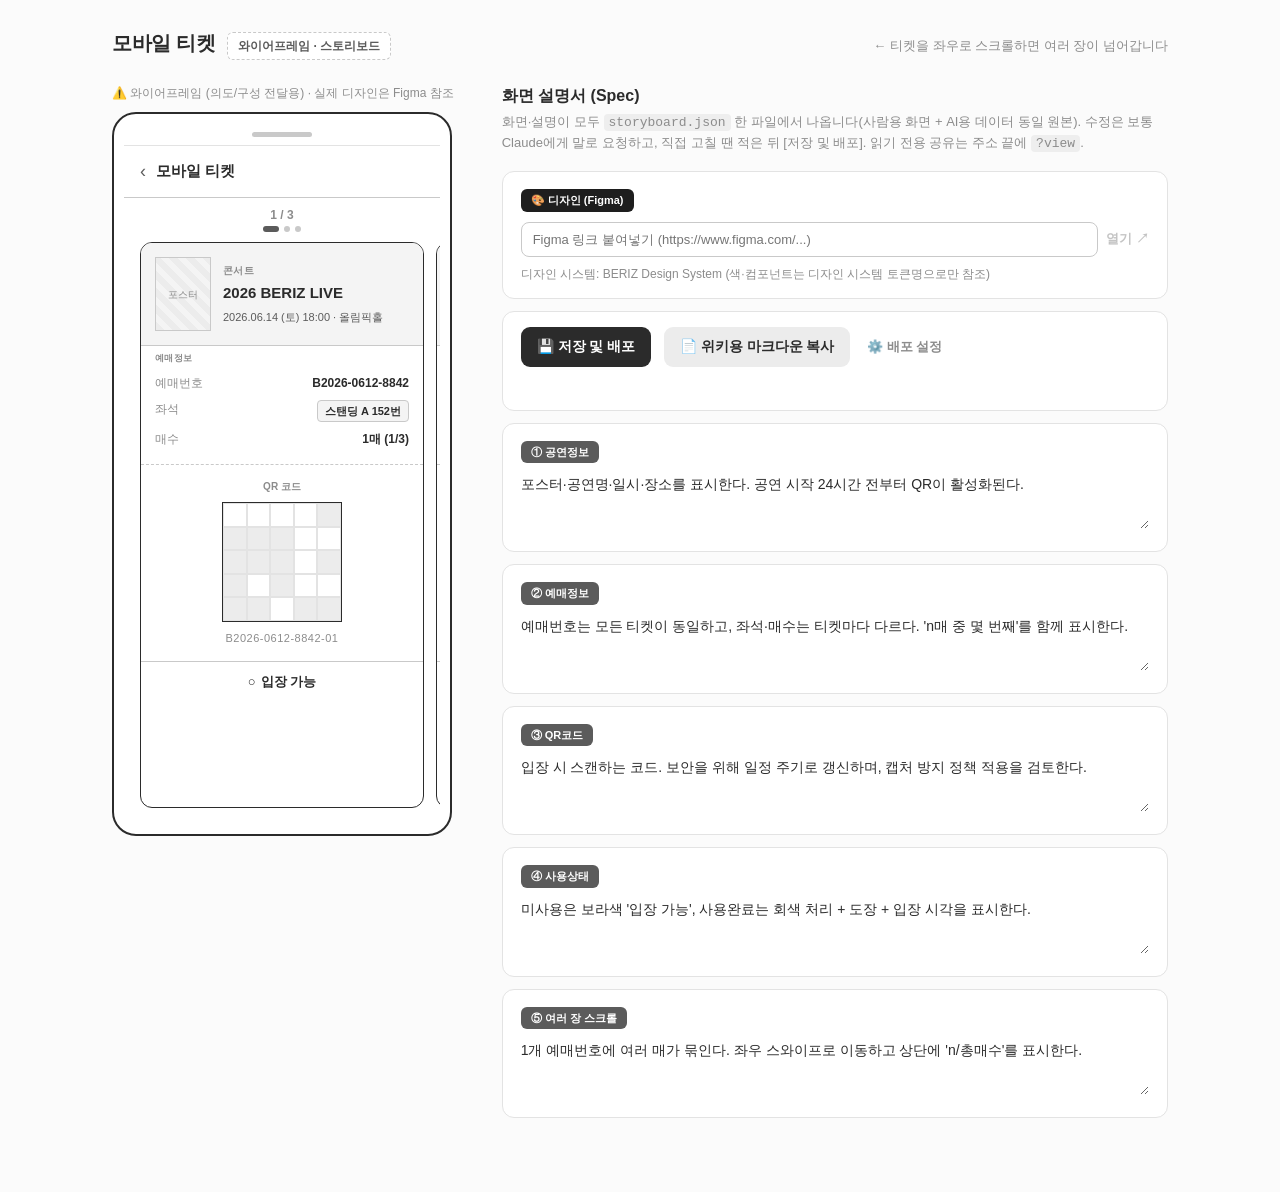
==== commit a88bde91: "refactor: 와이어프레임 수준으로 낮춤 + Figma 링크/디자인시스템 참조 칸 추가" ====
--- a/mobile-ticket/index.html
+++ b/mobile-ticket/index.html
@@ -3,101 +3,127 @@
 <head>
 <meta charset="UTF-8" />
 <meta name="viewport" content="width=device-width, initial-scale=1.0" />
-<title>베리즈 · 모바일 티켓 스토리보드</title>
+<title>모바일 티켓 · 와이어프레임 스토리보드</title>
 <style>
   :root {
-    --beriz: #6C2BD9; --beriz-light: #8B5CF6; --beriz-dark: #4C1D95;
-    --ink: #1A1A1E; --gray: #8A8A92; --line: #ECECF0; --bg: #F4F4F7;
-    --used: #B0B0B8; --ok: #16A34A; --err: #DC2626;
+    --ink: #2B2B2B; --gray: #8C8C8C; --line: #C9C9C9; --line-soft: #E3E3E3;
+    --box: #ECECEC; --box-2: #F4F4F4; --bg: #FBFBFB; --accent: #5B5B5B;
+    --ok: #2E7D32; --err: #C62828; --link: #2563EB;
   }
   * { box-sizing: border-box; margin: 0; padding: 0; -webkit-font-smoothing: antialiased; }
   body { font-family: -apple-system, "Apple SD Gothic Neo", "Pretendard", "Malgun Gothic", sans-serif; background: var(--bg); color: var(--ink); line-height: 1.5; }
-  .page { display: flex; gap: 48px; max-width: 1120px; margin: 0 auto; padding: 32px 32px 64px; align-items: flex-start; flex-wrap: wrap; }
+  .page { display: flex; gap: 48px; max-width: 1120px; margin: 0 auto; padding: 24px 32px 64px; align-items: flex-start; flex-wrap: wrap; }
   .stage { flex: 0 0 auto; }
   .docs { flex: 1; min-width: 340px; }
   .topbar { max-width: 1120px; margin: 0 auto; padding: 28px 32px 0; display: flex; align-items: baseline; gap: 12px; flex-wrap: wrap; }
   .topbar h1 { font-size: 20px; font-weight: 800; letter-spacing: -0.02em; }
-  .topbar .badge { font-size: 12px; font-weight: 700; color: var(--beriz); background: #F1EAFE; padding: 4px 10px; border-radius: 999px; }
+  .topbar .badge { font-size: 12px; font-weight: 700; color: var(--accent); background: #fff; border: 1px dashed var(--line); padding: 4px 10px; border-radius: 6px; }
   .topbar .hint { margin-left: auto; font-size: 13px; color: var(--gray); }
 
-  .phone { width: 360px; background: #000; border-radius: 44px; padding: 12px; box-shadow: 0 30px 60px rgba(76,29,149,.18), 0 4px 12px rgba(0,0,0,.1); }
-  .screen { background: #fff; border-radius: 34px; overflow: hidden; height: 740px; display: flex; flex-direction: column; position: relative; }
-  .notch { position: absolute; top: 0; left: 50%; transform: translateX(-50%); width: 120px; height: 26px; background: #000; border-bottom-left-radius: 16px; border-bottom-right-radius: 16px; z-index: 30; }
-  .app-header { padding: 38px 20px 14px; display: flex; align-items: center; gap: 12px; border-bottom: 1px solid var(--line); }
-  .app-header .back { font-size: 20px; color: var(--ink); }
-  .app-header .title { font-size: 17px; font-weight: 700; }
-  .pager { display: flex; align-items: center; justify-content: center; gap: 8px; padding: 12px 0 4px; }
-  .pager .label { font-size: 13px; color: var(--gray); font-weight: 600; }
-  .dots { display: flex; gap: 6px; justify-content: center; padding-bottom: 4px; }
+  .wf-note { font-size: 12px; color: var(--gray); text-align: center; margin: 0 0 10px; }
+
+  /* ===== 와이어프레임 폰 ===== */
+  .phone { width: 340px; background: #fff; border: 2px solid var(--ink); border-radius: 24px; padding: 10px; }
+  .screen { background: #fff; border-radius: 16px; overflow: hidden; height: 700px; display: flex; flex-direction: column; position: relative; }
+  .statusbar { height: 22px; border-bottom: 1px solid var(--line-soft); display: flex; align-items: center; justify-content: center; }
+  .statusbar::after { content: ""; width: 60px; height: 5px; background: var(--line); border-radius: 3px; }
+  .app-header { padding: 12px 16px; display: flex; align-items: center; gap: 10px; border-bottom: 1px solid var(--line); }
+  .app-header .back { font-size: 18px; color: var(--accent); }
+  .app-header .title { font-size: 15px; font-weight: 700; }
+
+  .pager { display: flex; align-items: center; justify-content: center; padding: 8px 0 2px; }
+  .pager .label { font-size: 12px; color: var(--gray); font-weight: 600; }
+  .dots { display: flex; gap: 5px; justify-content: center; padding-bottom: 4px; }
   .dot { width: 6px; height: 6px; border-radius: 50%; background: var(--line); }
-  .dot.on { background: var(--beriz); width: 18px; border-radius: 3px; }
-  .ticket-scroll { flex: 1; display: flex; overflow-x: auto; scroll-snap-type: x mandatory; gap: 14px; padding: 8px 20px 20px; scrollbar-width: none; }
+  .dot.on { background: var(--accent); width: 16px; border-radius: 3px; }
+
+  .ticket-scroll { flex: 1; display: flex; overflow-x: auto; scroll-snap-type: x mandatory; gap: 12px; padding: 6px 16px 16px; scrollbar-width: none; }
   .ticket-scroll::-webkit-scrollbar { display: none; }
-  .ticket { flex: 0 0 100%; scroll-snap-align: center; background: #fff; border: 1px solid var(--line); border-radius: 20px; overflow: hidden; display: flex; flex-direction: column; box-shadow: 0 8px 20px rgba(0,0,0,.05); }
-  .show { background: linear-gradient(135deg, var(--beriz) 0%, var(--beriz-light) 100%); color: #fff; padding: 18px 18px 16px; display: flex; gap: 14px; }
-  .poster { width: 64px; height: 84px; border-radius: 10px; flex: 0 0 auto; background: rgba(255,255,255,.2); display: flex; align-items: center; justify-content: center; font-size: 11px; color: rgba(255,255,255,.8); text-align: center; }
-  .show-info { display: flex; flex-direction: column; justify-content: center; }
-  .show-info .cat { font-size: 11px; opacity: .85; font-weight: 600; }
-  .show-info .name { font-size: 17px; font-weight: 800; margin: 2px 0 6px; letter-spacing: -0.02em; }
-  .show-info .meta { font-size: 12px; opacity: .9; }
-  .booking { padding: 16px 18px; border-bottom: 1px dashed var(--line); }
-  .row { display: flex; justify-content: space-between; font-size: 13px; padding: 5px 0; }
+  .ticket { flex: 0 0 100%; scroll-snap-align: center; background: #fff; border: 1.5px solid var(--ink); border-radius: 12px; overflow: hidden; display: flex; flex-direction: column; }
+
+  /* 공연정보 (와이어프레임: 회색 박스 + 라벨) */
+  .show { padding: 14px; display: flex; gap: 12px; border-bottom: 1px solid var(--line); background: var(--box-2); }
+  .poster { width: 56px; height: 74px; flex: 0 0 auto; border: 1px solid var(--line); background:
+      repeating-linear-gradient(45deg, var(--box) 0 6px, var(--box-2) 6px 12px);
+      display: flex; align-items: center; justify-content: center; font-size: 10px; color: var(--gray); }
+  .show-info { display: flex; flex-direction: column; justify-content: center; gap: 4px; }
+  .show-info .cat { font-size: 10px; color: var(--gray); font-weight: 700; letter-spacing: .04em; }
+  .show-info .name { font-size: 15px; font-weight: 800; }
+  .show-info .meta { font-size: 11px; color: var(--accent); }
+
+  .field-tag { font-size: 9px; font-weight: 800; color: var(--gray); letter-spacing: .05em; text-transform: uppercase; padding: 6px 14px 0; }
+  .booking { padding: 4px 14px 12px; border-bottom: 1px dashed var(--line); }
+  .row { display: flex; justify-content: space-between; font-size: 12px; padding: 4px 0; }
   .row .k { color: var(--gray); }
-  .row .v { font-weight: 700; color: var(--ink); }
-  .seat-badge { display: inline-block; background: #F1EAFE; color: var(--beriz); font-weight: 800; font-size: 12px; padding: 3px 8px; border-radius: 6px; }
-  .qr-area { padding: 18px; display: flex; flex-direction: column; align-items: center; gap: 10px; }
-  .qr { width: 150px; height: 150px; border-radius: 12px; padding: 10px; background: #fff; border: 1px solid var(--line); }
-  .qr svg { width: 100%; height: 100%; }
-  .qr-code { font-size: 12px; color: var(--gray); letter-spacing: 1px; }
-  .status { text-align: center; padding: 12px; font-weight: 800; font-size: 14px; border-top: 1px solid var(--line); }
-  .status.unused { color: var(--beriz); background: #FAF7FF; }
-  .status.used { color: var(--used); background: #F7F7F9; }
-  .status .ico { margin-right: 6px; }
-  .ticket.is-used .show, .ticket.is-used .booking, .ticket.is-used .qr-area { filter: grayscale(1); opacity: .55; }
+  .row .v { font-weight: 700; }
+  .seat-badge { display: inline-block; border: 1px solid var(--line); background: var(--box-2); font-weight: 700; font-size: 11px; padding: 2px 7px; border-radius: 4px; }
+
+  .qr-area { padding: 14px; display: flex; flex-direction: column; align-items: center; gap: 8px; }
+  .qr { width: 120px; height: 120px; border: 1px solid var(--ink); display: grid; grid-template-columns: repeat(5,1fr); grid-template-rows: repeat(5,1fr); }
+  .qr i { border: .5px solid var(--line-soft); }
+  .qr i.f { background: var(--box); }
+  .qr-label { font-size: 10px; color: var(--gray); font-weight: 700; }
+  .qr-code { font-size: 11px; color: var(--gray); letter-spacing: .5px; }
+
+  .status { text-align: center; padding: 10px; font-weight: 800; font-size: 13px; border-top: 1px solid var(--line); }
+  .status.unused { color: var(--ink); }
+  .status.used { color: var(--gray); background: var(--box-2); }
+  .status .ico { margin-right: 5px; }
   .ticket.is-used { position: relative; }
-  .ticket.is-used::after { content: "사용완료"; position: absolute; top: 46%; left: 50%; transform: translate(-50%,-50%) rotate(-14deg); border: 3px solid var(--used); color: var(--used); font-size: 22px; font-weight: 900; padding: 6px 16px; border-radius: 10px; letter-spacing: 2px; opacity: .85; }
-
+  .ticket.is-used .show, .ticket.is-used .booking, .ticket.is-used .qr-area { opacity: .5; }
+  .ticket.is-used::after { content: "사용완료"; position: absolute; top: 44%; left: 50%; transform: translate(-50%,-50%) rotate(-12deg); border: 2px dashed var(--gray); color: var(--gray); font-size: 18px; font-weight: 900; padding: 5px 14px; border-radius: 8px; letter-spacing: 2px; }
+
+  /* ===== 오른쪽 패널 ===== */
   .docs h2 { font-size: 16px; font-weight: 800; margin-bottom: 4px; }
-  .docs .sub { font-size: 13px; color: var(--gray); margin-bottom: 20px; }
+  .docs .sub { font-size: 13px; color: var(--gray); margin-bottom: 18px; }
   .docs .sub code { background:#EEE; padding:1px 5px; border-radius:4px; }
-  .desc-block { background: #fff; border: 1px solid var(--line); border-radius: 14px; padding: 16px 18px; margin-bottom: 14px; }
-  .desc-block .tag { display: inline-block; font-size: 11px; font-weight: 800; color: #fff; background: var(--beriz); padding: 3px 10px; border-radius: 999px; margin-bottom: 10px; }
-  .desc-block textarea { width: 100%; border: none; resize: vertical; min-height: 60px; font-family: inherit; font-size: 14px; line-height: 1.6; color: var(--ink); background: transparent; outline: none; }
-  .desc-block textarea::placeholder { color: #C4C4CC; }
-
-  .deploy-bar { background: #fff; border: 1px solid var(--line); border-radius: 14px; padding: 16px 18px; margin-bottom: 14px; }
-  .deploy-bar button { border: none; font-weight: 800; font-size: 14px; padding: 12px 18px; border-radius: 10px; cursor: pointer; }
-  .deploy-bar .primary { background: var(--beriz); color: #fff; }
-  .deploy-bar .secondary { background: #F1EAFE; color: var(--beriz); margin-left: 8px; }
+  .block { background: #fff; border: 1px solid var(--line-soft); border-radius: 12px; padding: 15px 18px; margin-bottom: 12px; }
+  .block .tag { display: inline-block; font-size: 11px; font-weight: 800; color: #fff; background: var(--accent); padding: 3px 10px; border-radius: 6px; margin-bottom: 10px; }
+  .block textarea { width: 100%; border: none; resize: vertical; min-height: 56px; font-family: inherit; font-size: 14px; line-height: 1.6; color: var(--ink); background: transparent; outline: none; }
+  .block textarea::placeholder { color: #BFBFBF; }
+
+  /* Figma 링크 블록 */
+  .figma .tag { background: #1E1E1E; }
+  .figma .lk-row { display: flex; gap: 8px; align-items: center; }
+  .figma input { flex: 1; border: 1px solid var(--line); border-radius: 8px; padding: 9px 11px; font-size: 13px; outline: none; font-family: inherit; }
+  .figma input:focus { border-color: var(--accent); }
+  .figma a { font-size: 13px; font-weight: 700; color: var(--link); white-space: nowrap; text-decoration: none; }
+  .figma a.disabled { color: #C4C4C4; pointer-events: none; }
+  .figma .ds { font-size: 12px; color: var(--gray); margin-top: 8px; }
+
+  .deploy-bar { background: #fff; border: 1px solid var(--line-soft); border-radius: 12px; padding: 15px 18px; margin-bottom: 12px; }
+  .deploy-bar button { border: none; font-weight: 800; font-size: 14px; padding: 11px 16px; border-radius: 9px; cursor: pointer; }
+  .deploy-bar .primary { background: var(--ink); color: #fff; }
+  .deploy-bar .secondary { background: var(--box); color: var(--ink); margin-left: 8px; }
   .deploy-bar button:disabled { opacity: .5; cursor: not-allowed; }
   .deploy-bar .gear { background: none; color: var(--gray); font-size: 13px; padding: 0; margin-left: 12px; font-weight: 600; }
   .deploy-status { font-size: 13px; margin-top: 10px; min-height: 18px; }
   .deploy-status.ok { color: var(--ok); } .deploy-status.err { color: var(--err); } .deploy-status.busy { color: var(--gray); }
-  .deploy-status a { color: var(--beriz); font-weight: 700; }
-  .settings { margin-top: 14px; padding-top: 14px; border-top: 1px solid var(--line); display: none; }
+  .deploy-status a { color: var(--link); font-weight: 700; }
+  .settings { margin-top: 12px; padding-top: 12px; border-top: 1px solid var(--line-soft); display: none; }
   .settings.open { display: block; }
   .settings label { font-size: 12px; font-weight: 700; color: var(--gray); display: block; margin-bottom: 6px; }
   .settings input { width: 100%; border: 1px solid var(--line); border-radius: 8px; padding: 9px 11px; font-size: 13px; font-family: monospace; outline: none; }
-  .settings input:focus { border-color: var(--beriz); }
-  .settings .save-key { margin-top: 8px; background: #F1EAFE; color: var(--beriz); }
+  .settings .save-key { margin-top: 8px; background: var(--box); color: var(--ink); }
   .settings .note { font-size: 12px; color: var(--gray); margin-top: 8px; line-height: 1.5; }
-  .settings .note b { color: var(--ink); }
+
   body.viewer .deploy-bar, body.viewer .sub-edit { display: none; }
-  body.viewer .desc-block textarea { color: var(--ink); }
+  body.viewer .figma input { display: none; }
 </style>
 </head>
 <body>
   <div class="topbar">
     <h1>모바일 티켓</h1>
-    <span class="badge">스토리보드</span>
+    <span class="badge">와이어프레임 · 스토리보드</span>
     <span class="hint">← 티켓을 좌우로 스크롤하면 여러 장이 넘어갑니다</span>
   </div>
 
   <div class="page">
     <div class="stage">
+      <p class="wf-note">⚠️ 와이어프레임 (의도/구성 전달용) · 실제 디자인은 Figma 참조</p>
       <div class="phone">
         <div class="screen">
-          <div class="notch"></div>
+          <div class="statusbar"></div>
           <div class="app-header"><span class="back">‹</span><span class="title">모바일 티켓</span></div>
           <div class="pager"><span class="label" id="pagerLabel">1 / 1</span></div>
           <div class="dots" id="dots"></div>
@@ -107,8 +133,18 @@
     </div>
 
     <div class="docs">
-      <h2>화면 설명 (Description)</h2>
-      <p class="sub">화면·설명은 모두 <code>storyboard.json</code> 한 파일에서 나옵니다(사람용 화면 + AI용 데이터 동일 원본). 설명을 적고 <b>[저장 및 배포]</b>를 누르세요. <span class="sub-edit">읽기 전용 공유는 주소 끝에 <code>?view</code>.</span></p>
+      <h2>화면 설명서 (Spec)</h2>
+      <p class="sub">화면·설명이 모두 <code>storyboard.json</code> 한 파일에서 나옵니다(사람용 화면 + AI용 데이터 동일 원본). <span class="sub-edit">수정은 보통 Claude에게 말로 요청하고, 직접 고칠 땐 적은 뒤 [저장 및 배포]. 읽기 전용 공유는 주소 끝에 <code>?view</code>.</span></p>
+
+      <!-- Figma / 디자인 시스템 -->
+      <div class="block figma">
+        <span class="tag">🎨 디자인 (Figma)</span>
+        <div class="lk-row">
+          <input id="figmaInput" placeholder="Figma 링크 붙여넣기 (https://www.figma.com/...)" />
+          <a id="figmaLink" class="disabled" target="_blank" rel="noopener">열기 ↗</a>
+        </div>
+        <div class="ds" id="dsRef"></div>
+      </div>
 
       <div class="deploy-bar">
         <button class="primary" id="deployBtn" onclick="deploy()">💾 저장 및 배포</button>
@@ -119,7 +155,7 @@
           <label>GitHub 액세스 토큰 (이 브라우저에만 저장, 외부로 안 나감)</label>
           <input type="password" id="tokenInput" placeholder="github_pat_..." />
           <button class="save-key" onclick="saveToken()">토큰 저장</button>
-          <p class="note"><b>토큰이란?</b> 이 버튼이 GitHub에 파일을 올릴 수 있게 해주는 "열쇠"예요. 한 번만 등록하면 됩니다. ⚠️ 공용 PC에서는 등록하지 마세요.</p>
+          <p class="note">이 버튼이 GitHub에 파일을 올리는 "열쇠"예요. 한 번만 등록하면 됩니다. ⚠️ 공용 PC에서는 등록하지 마세요.</p>
         </div>
       </div>
 
@@ -128,44 +164,38 @@
   </div>
 
 <script>
-  /* ===== 배포 대상 ===== */
   const REPO = { owner: 'jameszo1', name: 'beriz-storyboards', branch: 'main', path: 'mobile-ticket/storyboard.json' };
   const PAGES_URL = location.origin + location.pathname;
-  let DATA = null; // storyboard.json 원본
-
-  /* ===== 유틸 ===== */
+  let DATA = null;
+
   const esc = s => (s||'').replace(/&/g,'&amp;').replace(/</g,'&lt;').replace(/>/g,'&gt;');
   function hashSeed(str){ let h=2166136261; for(let i=0;i<str.length;i++){ h^=str.charCodeAt(i); h=Math.imul(h,16777619);} return (h>>>0)||7919; }
-  function makeQR(el, seed){
-    const N=21, cell=150/N; let rng=seed;
-    const rand=()=>(rng=(rng*1103515245+12345)&0x7fffffff)/0x7fffffff;
-    let r=`<svg viewBox="0 0 150 150" xmlns="http://www.w3.org/2000/svg"><rect width="150" height="150" fill="#fff"/>`;
-    for(let y=0;y<N;y++)for(let x=0;x<N;x++) if(rand()>0.5) r+=`<rect x="${x*cell}" y="${y*cell}" width="${cell}" height="${cell}" fill="#1A1A1E"/>`;
-    const f=(fx,fy)=>`<rect x="${fx}" y="${fy}" width="${cell*7}" height="${cell*7}" fill="#1A1A1E"/><rect x="${fx+cell}" y="${fy+cell}" width="${cell*5}" height="${cell*5}" fill="#fff"/><rect x="${fx+cell*2}" y="${fy+cell*2}" width="${cell*3}" height="${cell*3}" fill="#1A1A1E"/>`;
-    r+=f(0,0)+f(cell*14,0)+f(0,cell*14)+`</svg>`; el.innerHTML=r;
-  }
-
-  /* ===== 화면(목업) 자동 렌더 ===== */
+  /* 와이어프레임 QR 자리표시 (5x5 격자) */
+  function qrCells(seed){
+    let rng=seed; const rand=()=>(rng=(rng*1103515245+12345)&0x7fffffff)/0x7fffffff;
+    let out=''; for(let i=0;i<25;i++) out += `<i class="${rand()>0.5?'f':''}"></i>`; return out;
+  }
+
   function renderMockup(){
     const s = DATA.show, scroll = document.getElementById('scroll');
     scroll.innerHTML = DATA.tickets.map(t => {
       const used = t.status === 'used';
       const statusHtml = used
         ? `<div class="status used"><span class="ico">✓</span>사용완료${t.usedAt ? ' · ' + esc(t.usedAt) + ' 입장' : ''}</div>`
-        : `<div class="status unused"><span class="ico">●</span>입장 가능</div>`;
+        : `<div class="status unused"><span class="ico">○</span>입장 가능</div>`;
       return `<div class="ticket${used?' is-used':''}">
-        <div class="show"><div class="poster">POSTER</div>
+        <div class="show"><div class="poster">포스터</div>
           <div class="show-info"><div class="cat">${esc(s.category)}</div><div class="name">${esc(s.name)}</div>
-            <div class="meta">${esc(s.datetime)}<br>${esc(s.venue)}</div></div></div>
+            <div class="meta">${esc(s.datetime)} · ${esc(s.venue)}</div></div></div>
+        <div class="field-tag">예매정보</div>
         <div class="booking">
           <div class="row"><span class="k">예매번호</span><span class="v">${esc(DATA.bookingNumber)}</span></div>
           <div class="row"><span class="k">좌석</span><span class="v"><span class="seat-badge">${esc(t.seat)}</span></span></div>
           <div class="row"><span class="k">매수</span><span class="v">1매 (${esc(t.index)})</span></div>
         </div>
-        <div class="qr-area"><div class="qr" data-seed="${hashSeed(t.qrCode)}"></div><div class="qr-code">${esc(t.qrCode)}</div></div>
+        <div class="qr-area"><div class="qr-label">QR 코드</div><div class="qr">${qrCells(hashSeed(t.qrCode))}</div><div class="qr-code">${esc(t.qrCode)}</div></div>
         ${statusHtml}</div>`;
     }).join('');
-    document.querySelectorAll('.qr').forEach(el => makeQR(el, parseInt(el.dataset.seed,10)));
 
     const total = DATA.tickets.length, dotsEl = document.getElementById('dots');
     dotsEl.innerHTML = DATA.tickets.map((_,i)=>`<span class="dot${i===0?' on':''}"></span>`).join('');
@@ -177,39 +207,47 @@
     };
   }
 
-  /* ===== 설명 편집칸 자동 렌더 ===== */
   const CIRCLED = ['①','②','③','④','⑤','⑥','⑦','⑧','⑨'];
   function renderDescriptions(){
     document.getElementById('descList').innerHTML = DATA.components.map((c,i)=>
-      `<div class="desc-block"><span class="tag">${CIRCLED[i]||''} ${esc(c.label)}</span>
+      `<div class="block"><span class="tag">${CIRCLED[i]||''} ${esc(c.label)}</span>
         <textarea data-id="${esc(c.id)}" placeholder="${esc(c.label)} 설명을 적어주세요">${esc(c.description||'')}</textarea></div>`
     ).join('');
     if (location.search.includes('view'))
       document.querySelectorAll('#descList textarea').forEach(t=>t.setAttribute('readonly',''));
   }
 
-  /* ===== 데이터 불러오기 ===== */
+  function renderFigma(){
+    const inp = document.getElementById('figmaInput'), lk = document.getElementById('figmaLink');
+    inp.value = DATA.figmaUrl || '';
+    const sync = () => {
+      const v = inp.value.trim();
+      if (v) { lk.href = v; lk.classList.remove('disabled'); } else { lk.removeAttribute('href'); lk.classList.add('disabled'); }
+    };
+    inp.addEventListener('input', sync); sync();
+    document.getElementById('dsRef').textContent = DATA.designSystemRef ? '디자인 시스템: ' + DATA.designSystemRef : '';
+  }
+
   async function load(){
-    try {
-      const res = await fetch('storyboard.json?ts=' + Date.now());
-      DATA = await res.json();
-    } catch(e){ setStatus('err','storyboard.json 을 불러오지 못했어요.'); return; }
-    renderMockup(); renderDescriptions();
-  }
-
-  /* ===== 편집 내용을 DATA에 반영 ===== */
-  function syncDescriptions(){
+    try { const res = await fetch('storyboard.json?ts=' + Date.now()); DATA = await res.json(); }
+    catch(e){ setStatus('err','storyboard.json 을 불러오지 못했어요.'); return; }
+    renderMockup(); renderDescriptions(); renderFigma();
+  }
+
+  function syncAll(){
     document.querySelectorAll('#descList textarea').forEach(t=>{
       const c = DATA.components.find(x=>x.id===t.dataset.id); if(c) c.description = t.value;
     });
-  }
-
-  /* ===== 위키용 마크다운 생성 ===== */
+    DATA.figmaUrl = document.getElementById('figmaInput').value.trim();
+  }
+
   function toMarkdown(){
-    syncDescriptions(); const s = DATA.show;
+    syncAll(); const s = DATA.show;
     let md = `# ${DATA.screen} (스토리보드)\n\n`;
     md += `> **목적**: ${DATA.purpose}\n`;
     md += `> **라이브 화면**: ${PAGES_URL}\n`;
+    if (DATA.figmaUrl) md += `> **디자인(Figma)**: ${DATA.figmaUrl}\n`;
+    if (DATA.designSystemRef) md += `> **디자인 시스템**: ${DATA.designSystemRef}\n`;
     if (DATA.updatedAt) md += `> **업데이트**: ${DATA.updatedAt}\n`;
     md += `\n## 공연 / 예매 정보\n`;
     md += `- 공연: ${s.name} (${s.category})\n- 일시: ${s.datetime}\n- 장소: ${s.venue}\n- 예매번호: ${DATA.bookingNumber}\n`;
@@ -225,20 +263,17 @@
     catch(e){ setStatus('err','복사 실패 — 콘솔에 출력했어요(F12).'); console.log(md); }
   }
 
-  /* ===== 토큰 / 상태 ===== */
   const TK='beriz-gh-token';
   function saveToken(){ const v=document.getElementById('tokenInput').value.trim(); if(!v)return; localStorage.setItem(TK,v); document.getElementById('tokenInput').value=''; setStatus('ok','✅ 토큰이 저장됐어요.'); }
   function toggleSettings(){ const s=document.getElementById('settings'); s.classList.toggle('open'); if(localStorage.getItem(TK)) document.getElementById('tokenInput').placeholder='••• 등록됨 (바꾸려면 입력)'; }
   function setStatus(cls,html){ const el=document.getElementById('deployStatus'); el.className='deploy-status '+cls; el.innerHTML=html; }
   function toB64(str){ return btoa(unescape(encodeURIComponent(str))); }
 
-  /* ===== 저장 및 배포 (storyboard.json 커밋) ===== */
   async function deploy(){
     const token = localStorage.getItem(TK);
     if(!token){ toggleSettings(); setStatus('err','먼저 ⚙️ 배포 설정에서 토큰을 등록해주세요.'); return; }
     const btn=document.getElementById('deployBtn'); btn.disabled=true; setStatus('busy','⏳ 배포 중...');
-    syncDescriptions();
-    DATA.updatedAt = new Date().toISOString();
+    syncAll(); DATA.updatedAt = new Date().toISOString();
     const content = toB64(JSON.stringify(DATA, null, 2) + '\n');
     const api = `https://api.github.com/repos/${REPO.owner}/${REPO.name}/contents/${REPO.path}`;
     const headers = { 'Authorization':'Bearer '+token, 'Accept':'application/vnd.github+json' };
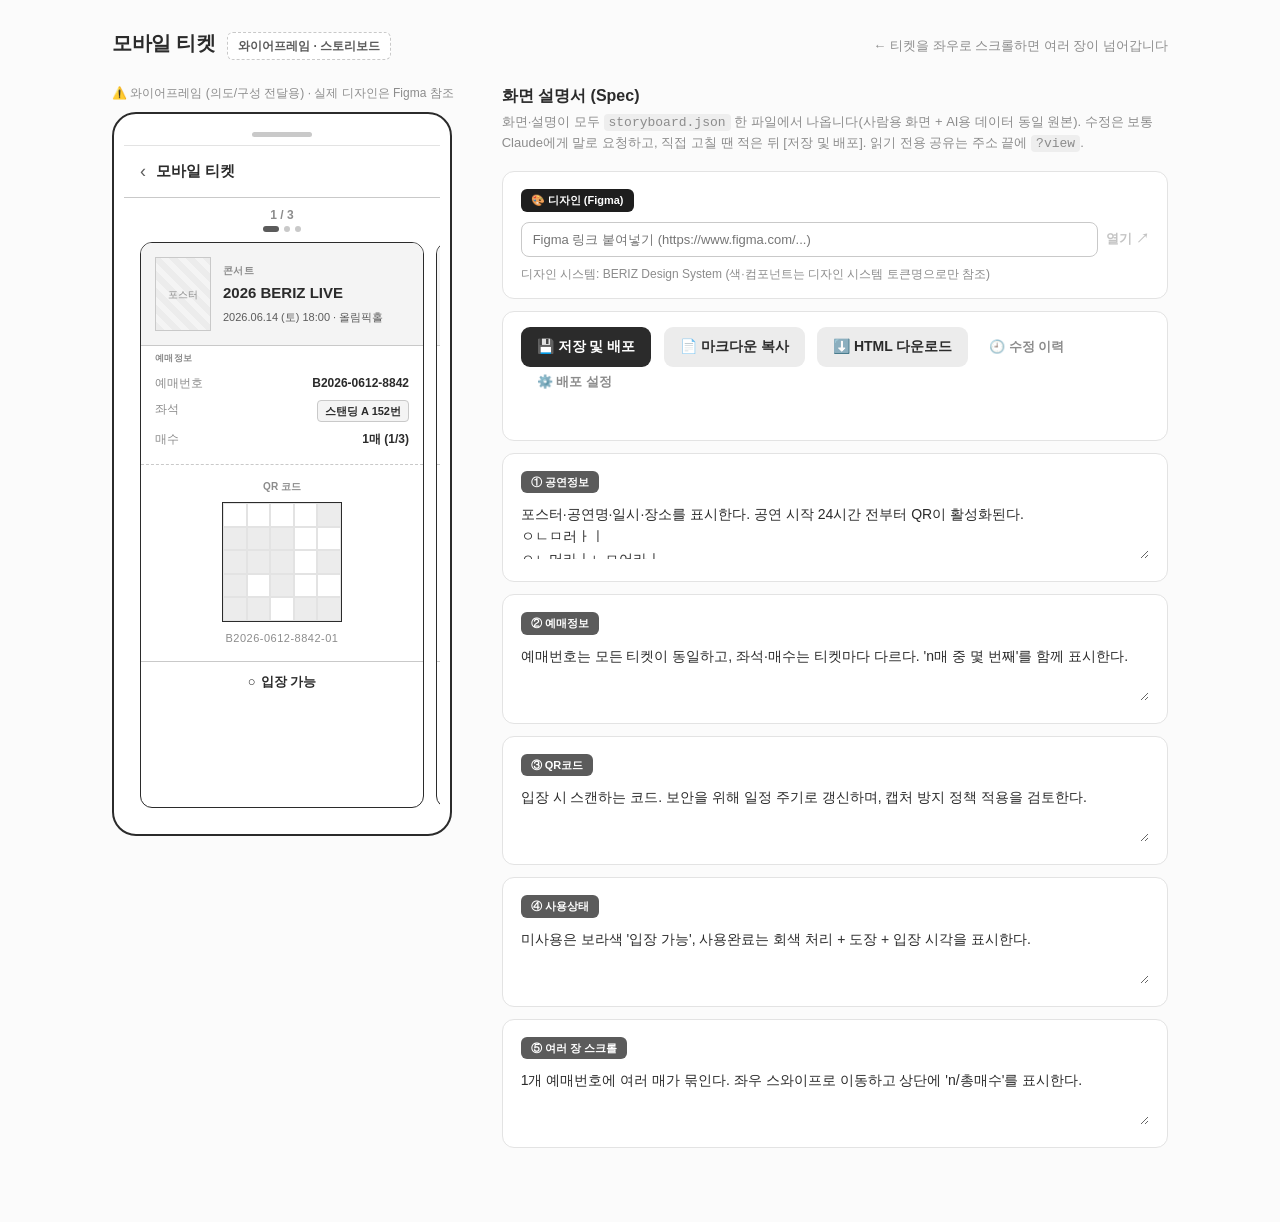
==== commit 05e1b7b5: "refactor: 공용 엔진(engine/) 분리 + HTML 다운로드/수정이력 + 목록 페이지 화면별 폴더는 index.html(껍데기)+storyboard.json(내용)만 가" ====
--- a/mobile-ticket/index.html
+++ b/mobile-ticket/index.html
@@ -1,294 +1,15 @@
 <!DOCTYPE html>
 <html lang="ko">
 <head>
-<meta charset="UTF-8" />
-<meta name="viewport" content="width=device-width, initial-scale=1.0" />
-<title>모바일 티켓 · 와이어프레임 스토리보드</title>
-<style>
-  :root {
-    --ink: #2B2B2B; --gray: #8C8C8C; --line: #C9C9C9; --line-soft: #E3E3E3;
-    --box: #ECECEC; --box-2: #F4F4F4; --bg: #FBFBFB; --accent: #5B5B5B;
-    --ok: #2E7D32; --err: #C62828; --link: #2563EB;
-  }
-  * { box-sizing: border-box; margin: 0; padding: 0; -webkit-font-smoothing: antialiased; }
-  body { font-family: -apple-system, "Apple SD Gothic Neo", "Pretendard", "Malgun Gothic", sans-serif; background: var(--bg); color: var(--ink); line-height: 1.5; }
-  .page { display: flex; gap: 48px; max-width: 1120px; margin: 0 auto; padding: 24px 32px 64px; align-items: flex-start; flex-wrap: wrap; }
-  .stage { flex: 0 0 auto; }
-  .docs { flex: 1; min-width: 340px; }
-  .topbar { max-width: 1120px; margin: 0 auto; padding: 28px 32px 0; display: flex; align-items: baseline; gap: 12px; flex-wrap: wrap; }
-  .topbar h1 { font-size: 20px; font-weight: 800; letter-spacing: -0.02em; }
-  .topbar .badge { font-size: 12px; font-weight: 700; color: var(--accent); background: #fff; border: 1px dashed var(--line); padding: 4px 10px; border-radius: 6px; }
-  .topbar .hint { margin-left: auto; font-size: 13px; color: var(--gray); }
-
-  .wf-note { font-size: 12px; color: var(--gray); text-align: center; margin: 0 0 10px; }
-
-  /* ===== 와이어프레임 폰 ===== */
-  .phone { width: 340px; background: #fff; border: 2px solid var(--ink); border-radius: 24px; padding: 10px; }
-  .screen { background: #fff; border-radius: 16px; overflow: hidden; height: 700px; display: flex; flex-direction: column; position: relative; }
-  .statusbar { height: 22px; border-bottom: 1px solid var(--line-soft); display: flex; align-items: center; justify-content: center; }
-  .statusbar::after { content: ""; width: 60px; height: 5px; background: var(--line); border-radius: 3px; }
-  .app-header { padding: 12px 16px; display: flex; align-items: center; gap: 10px; border-bottom: 1px solid var(--line); }
-  .app-header .back { font-size: 18px; color: var(--accent); }
-  .app-header .title { font-size: 15px; font-weight: 700; }
-
-  .pager { display: flex; align-items: center; justify-content: center; padding: 8px 0 2px; }
-  .pager .label { font-size: 12px; color: var(--gray); font-weight: 600; }
-  .dots { display: flex; gap: 5px; justify-content: center; padding-bottom: 4px; }
-  .dot { width: 6px; height: 6px; border-radius: 50%; background: var(--line); }
-  .dot.on { background: var(--accent); width: 16px; border-radius: 3px; }
-
-  .ticket-scroll { flex: 1; display: flex; overflow-x: auto; scroll-snap-type: x mandatory; gap: 12px; padding: 6px 16px 16px; scrollbar-width: none; }
-  .ticket-scroll::-webkit-scrollbar { display: none; }
-  .ticket { flex: 0 0 100%; scroll-snap-align: center; background: #fff; border: 1.5px solid var(--ink); border-radius: 12px; overflow: hidden; display: flex; flex-direction: column; }
-
-  /* 공연정보 (와이어프레임: 회색 박스 + 라벨) */
-  .show { padding: 14px; display: flex; gap: 12px; border-bottom: 1px solid var(--line); background: var(--box-2); }
-  .poster { width: 56px; height: 74px; flex: 0 0 auto; border: 1px solid var(--line); background:
-      repeating-linear-gradient(45deg, var(--box) 0 6px, var(--box-2) 6px 12px);
-      display: flex; align-items: center; justify-content: center; font-size: 10px; color: var(--gray); }
-  .show-info { display: flex; flex-direction: column; justify-content: center; gap: 4px; }
-  .show-info .cat { font-size: 10px; color: var(--gray); font-weight: 700; letter-spacing: .04em; }
-  .show-info .name { font-size: 15px; font-weight: 800; }
-  .show-info .meta { font-size: 11px; color: var(--accent); }
-
-  .field-tag { font-size: 9px; font-weight: 800; color: var(--gray); letter-spacing: .05em; text-transform: uppercase; padding: 6px 14px 0; }
-  .booking { padding: 4px 14px 12px; border-bottom: 1px dashed var(--line); }
-  .row { display: flex; justify-content: space-between; font-size: 12px; padding: 4px 0; }
-  .row .k { color: var(--gray); }
-  .row .v { font-weight: 700; }
-  .seat-badge { display: inline-block; border: 1px solid var(--line); background: var(--box-2); font-weight: 700; font-size: 11px; padding: 2px 7px; border-radius: 4px; }
-
-  .qr-area { padding: 14px; display: flex; flex-direction: column; align-items: center; gap: 8px; }
-  .qr { width: 120px; height: 120px; border: 1px solid var(--ink); display: grid; grid-template-columns: repeat(5,1fr); grid-template-rows: repeat(5,1fr); }
-  .qr i { border: .5px solid var(--line-soft); }
-  .qr i.f { background: var(--box); }
-  .qr-label { font-size: 10px; color: var(--gray); font-weight: 700; }
-  .qr-code { font-size: 11px; color: var(--gray); letter-spacing: .5px; }
-
-  .status { text-align: center; padding: 10px; font-weight: 800; font-size: 13px; border-top: 1px solid var(--line); }
-  .status.unused { color: var(--ink); }
-  .status.used { color: var(--gray); background: var(--box-2); }
-  .status .ico { margin-right: 5px; }
-  .ticket.is-used { position: relative; }
-  .ticket.is-used .show, .ticket.is-used .booking, .ticket.is-used .qr-area { opacity: .5; }
-  .ticket.is-used::after { content: "사용완료"; position: absolute; top: 44%; left: 50%; transform: translate(-50%,-50%) rotate(-12deg); border: 2px dashed var(--gray); color: var(--gray); font-size: 18px; font-weight: 900; padding: 5px 14px; border-radius: 8px; letter-spacing: 2px; }
-
-  /* ===== 오른쪽 패널 ===== */
-  .docs h2 { font-size: 16px; font-weight: 800; margin-bottom: 4px; }
-  .docs .sub { font-size: 13px; color: var(--gray); margin-bottom: 18px; }
-  .docs .sub code { background:#EEE; padding:1px 5px; border-radius:4px; }
-  .block { background: #fff; border: 1px solid var(--line-soft); border-radius: 12px; padding: 15px 18px; margin-bottom: 12px; }
-  .block .tag { display: inline-block; font-size: 11px; font-weight: 800; color: #fff; background: var(--accent); padding: 3px 10px; border-radius: 6px; margin-bottom: 10px; }
-  .block textarea { width: 100%; border: none; resize: vertical; min-height: 56px; font-family: inherit; font-size: 14px; line-height: 1.6; color: var(--ink); background: transparent; outline: none; }
-  .block textarea::placeholder { color: #BFBFBF; }
-
-  /* Figma 링크 블록 */
-  .figma .tag { background: #1E1E1E; }
-  .figma .lk-row { display: flex; gap: 8px; align-items: center; }
-  .figma input { flex: 1; border: 1px solid var(--line); border-radius: 8px; padding: 9px 11px; font-size: 13px; outline: none; font-family: inherit; }
-  .figma input:focus { border-color: var(--accent); }
-  .figma a { font-size: 13px; font-weight: 700; color: var(--link); white-space: nowrap; text-decoration: none; }
-  .figma a.disabled { color: #C4C4C4; pointer-events: none; }
-  .figma .ds { font-size: 12px; color: var(--gray); margin-top: 8px; }
-
-  .deploy-bar { background: #fff; border: 1px solid var(--line-soft); border-radius: 12px; padding: 15px 18px; margin-bottom: 12px; }
-  .deploy-bar button { border: none; font-weight: 800; font-size: 14px; padding: 11px 16px; border-radius: 9px; cursor: pointer; }
-  .deploy-bar .primary { background: var(--ink); color: #fff; }
-  .deploy-bar .secondary { background: var(--box); color: var(--ink); margin-left: 8px; }
-  .deploy-bar button:disabled { opacity: .5; cursor: not-allowed; }
-  .deploy-bar .gear { background: none; color: var(--gray); font-size: 13px; padding: 0; margin-left: 12px; font-weight: 600; }
-  .deploy-status { font-size: 13px; margin-top: 10px; min-height: 18px; }
-  .deploy-status.ok { color: var(--ok); } .deploy-status.err { color: var(--err); } .deploy-status.busy { color: var(--gray); }
-  .deploy-status a { color: var(--link); font-weight: 700; }
-  .settings { margin-top: 12px; padding-top: 12px; border-top: 1px solid var(--line-soft); display: none; }
-  .settings.open { display: block; }
-  .settings label { font-size: 12px; font-weight: 700; color: var(--gray); display: block; margin-bottom: 6px; }
-  .settings input { width: 100%; border: 1px solid var(--line); border-radius: 8px; padding: 9px 11px; font-size: 13px; font-family: monospace; outline: none; }
-  .settings .save-key { margin-top: 8px; background: var(--box); color: var(--ink); }
-  .settings .note { font-size: 12px; color: var(--gray); margin-top: 8px; line-height: 1.5; }
-
-  body.viewer .deploy-bar, body.viewer .sub-edit { display: none; }
-  body.viewer .figma input { display: none; }
-</style>
+  <meta charset="UTF-8" />
+  <meta name="viewport" content="width=device-width, initial-scale=1.0" />
+  <title>모바일 티켓 · 와이어프레임 스토리보드</title>
+  <link rel="stylesheet" href="../engine/engine.css" />
 </head>
 <body>
-  <div class="topbar">
-    <h1>모바일 티켓</h1>
-    <span class="badge">와이어프레임 · 스토리보드</span>
-    <span class="hint">← 티켓을 좌우로 스크롤하면 여러 장이 넘어갑니다</span>
-  </div>
-
-  <div class="page">
-    <div class="stage">
-      <p class="wf-note">⚠️ 와이어프레임 (의도/구성 전달용) · 실제 디자인은 Figma 참조</p>
-      <div class="phone">
-        <div class="screen">
-          <div class="statusbar"></div>
-          <div class="app-header"><span class="back">‹</span><span class="title">모바일 티켓</span></div>
-          <div class="pager"><span class="label" id="pagerLabel">1 / 1</span></div>
-          <div class="dots" id="dots"></div>
-          <div class="ticket-scroll" id="scroll"><!-- storyboard.json 에서 자동 생성 --></div>
-        </div>
-      </div>
-    </div>
-
-    <div class="docs">
-      <h2>화면 설명서 (Spec)</h2>
-      <p class="sub">화면·설명이 모두 <code>storyboard.json</code> 한 파일에서 나옵니다(사람용 화면 + AI용 데이터 동일 원본). <span class="sub-edit">수정은 보통 Claude에게 말로 요청하고, 직접 고칠 땐 적은 뒤 [저장 및 배포]. 읽기 전용 공유는 주소 끝에 <code>?view</code>.</span></p>
-
-      <!-- Figma / 디자인 시스템 -->
-      <div class="block figma">
-        <span class="tag">🎨 디자인 (Figma)</span>
-        <div class="lk-row">
-          <input id="figmaInput" placeholder="Figma 링크 붙여넣기 (https://www.figma.com/...)" />
-          <a id="figmaLink" class="disabled" target="_blank" rel="noopener">열기 ↗</a>
-        </div>
-        <div class="ds" id="dsRef"></div>
-      </div>
-
-      <div class="deploy-bar">
-        <button class="primary" id="deployBtn" onclick="deploy()">💾 저장 및 배포</button>
-        <button class="secondary" onclick="copyMarkdown()">📄 위키용 마크다운 복사</button>
-        <button class="gear" onclick="toggleSettings()">⚙️ 배포 설정</button>
-        <div class="deploy-status" id="deployStatus"></div>
-        <div class="settings" id="settings">
-          <label>GitHub 액세스 토큰 (이 브라우저에만 저장, 외부로 안 나감)</label>
-          <input type="password" id="tokenInput" placeholder="github_pat_..." />
-          <button class="save-key" onclick="saveToken()">토큰 저장</button>
-          <p class="note">이 버튼이 GitHub에 파일을 올리는 "열쇠"예요. 한 번만 등록하면 됩니다. ⚠️ 공용 PC에서는 등록하지 마세요.</p>
-        </div>
-      </div>
-
-      <div id="descList"><!-- 설명 편집칸 자동 생성 --></div>
-    </div>
-  </div>
-
-<script>
-  const REPO = { owner: 'jameszo1', name: 'beriz-storyboards', branch: 'main', path: 'mobile-ticket/storyboard.json' };
-  const PAGES_URL = location.origin + location.pathname;
-  let DATA = null;
-
-  const esc = s => (s||'').replace(/&/g,'&amp;').replace(/</g,'&lt;').replace(/>/g,'&gt;');
-  function hashSeed(str){ let h=2166136261; for(let i=0;i<str.length;i++){ h^=str.charCodeAt(i); h=Math.imul(h,16777619);} return (h>>>0)||7919; }
-  /* 와이어프레임 QR 자리표시 (5x5 격자) */
-  function qrCells(seed){
-    let rng=seed; const rand=()=>(rng=(rng*1103515245+12345)&0x7fffffff)/0x7fffffff;
-    let out=''; for(let i=0;i<25;i++) out += `<i class="${rand()>0.5?'f':''}"></i>`; return out;
-  }
-
-  function renderMockup(){
-    const s = DATA.show, scroll = document.getElementById('scroll');
-    scroll.innerHTML = DATA.tickets.map(t => {
-      const used = t.status === 'used';
-      const statusHtml = used
-        ? `<div class="status used"><span class="ico">✓</span>사용완료${t.usedAt ? ' · ' + esc(t.usedAt) + ' 입장' : ''}</div>`
-        : `<div class="status unused"><span class="ico">○</span>입장 가능</div>`;
-      return `<div class="ticket${used?' is-used':''}">
-        <div class="show"><div class="poster">포스터</div>
-          <div class="show-info"><div class="cat">${esc(s.category)}</div><div class="name">${esc(s.name)}</div>
-            <div class="meta">${esc(s.datetime)} · ${esc(s.venue)}</div></div></div>
-        <div class="field-tag">예매정보</div>
-        <div class="booking">
-          <div class="row"><span class="k">예매번호</span><span class="v">${esc(DATA.bookingNumber)}</span></div>
-          <div class="row"><span class="k">좌석</span><span class="v"><span class="seat-badge">${esc(t.seat)}</span></span></div>
-          <div class="row"><span class="k">매수</span><span class="v">1매 (${esc(t.index)})</span></div>
-        </div>
-        <div class="qr-area"><div class="qr-label">QR 코드</div><div class="qr">${qrCells(hashSeed(t.qrCode))}</div><div class="qr-code">${esc(t.qrCode)}</div></div>
-        ${statusHtml}</div>`;
-    }).join('');
-
-    const total = DATA.tickets.length, dotsEl = document.getElementById('dots');
-    dotsEl.innerHTML = DATA.tickets.map((_,i)=>`<span class="dot${i===0?' on':''}"></span>`).join('');
-    document.getElementById('pagerLabel').textContent = '1 / ' + total;
-    scroll.onscroll = () => {
-      const idx = Math.round(scroll.scrollLeft / scroll.clientWidth);
-      document.getElementById('pagerLabel').textContent = (idx+1) + ' / ' + total;
-      dotsEl.querySelectorAll('.dot').forEach((d,i)=>d.classList.toggle('on', i===idx));
-    };
-  }
-
-  const CIRCLED = ['①','②','③','④','⑤','⑥','⑦','⑧','⑨'];
-  function renderDescriptions(){
-    document.getElementById('descList').innerHTML = DATA.components.map((c,i)=>
-      `<div class="block"><span class="tag">${CIRCLED[i]||''} ${esc(c.label)}</span>
-        <textarea data-id="${esc(c.id)}" placeholder="${esc(c.label)} 설명을 적어주세요">${esc(c.description||'')}</textarea></div>`
-    ).join('');
-    if (location.search.includes('view'))
-      document.querySelectorAll('#descList textarea').forEach(t=>t.setAttribute('readonly',''));
-  }
-
-  function renderFigma(){
-    const inp = document.getElementById('figmaInput'), lk = document.getElementById('figmaLink');
-    inp.value = DATA.figmaUrl || '';
-    const sync = () => {
-      const v = inp.value.trim();
-      if (v) { lk.href = v; lk.classList.remove('disabled'); } else { lk.removeAttribute('href'); lk.classList.add('disabled'); }
-    };
-    inp.addEventListener('input', sync); sync();
-    document.getElementById('dsRef').textContent = DATA.designSystemRef ? '디자인 시스템: ' + DATA.designSystemRef : '';
-  }
-
-  async function load(){
-    try { const res = await fetch('storyboard.json?ts=' + Date.now()); DATA = await res.json(); }
-    catch(e){ setStatus('err','storyboard.json 을 불러오지 못했어요.'); return; }
-    renderMockup(); renderDescriptions(); renderFigma();
-  }
-
-  function syncAll(){
-    document.querySelectorAll('#descList textarea').forEach(t=>{
-      const c = DATA.components.find(x=>x.id===t.dataset.id); if(c) c.description = t.value;
-    });
-    DATA.figmaUrl = document.getElementById('figmaInput').value.trim();
-  }
-
-  function toMarkdown(){
-    syncAll(); const s = DATA.show;
-    let md = `# ${DATA.screen} (스토리보드)\n\n`;
-    md += `> **목적**: ${DATA.purpose}\n`;
-    md += `> **라이브 화면**: ${PAGES_URL}\n`;
-    if (DATA.figmaUrl) md += `> **디자인(Figma)**: ${DATA.figmaUrl}\n`;
-    if (DATA.designSystemRef) md += `> **디자인 시스템**: ${DATA.designSystemRef}\n`;
-    if (DATA.updatedAt) md += `> **업데이트**: ${DATA.updatedAt}\n`;
-    md += `\n## 공연 / 예매 정보\n`;
-    md += `- 공연: ${s.name} (${s.category})\n- 일시: ${s.datetime}\n- 장소: ${s.venue}\n- 예매번호: ${DATA.bookingNumber}\n`;
-    md += `\n## 티켓 (${DATA.tickets.length}매)\n\n| # | 좌석 | 상태 |\n|---|------|------|\n`;
-    DATA.tickets.forEach(t => md += `| ${t.index} | ${t.seat} | ${t.status==='used'?'사용완료'+(t.usedAt?` (${t.usedAt})`:''):'입장 가능'} |\n`);
-    md += `\n## 화면 구성 요소\n`;
-    DATA.components.forEach((c,i)=> md += `\n### ${CIRCLED[i]||''} ${c.label}\n${c.description||'_(설명 없음)_'}\n`);
-    return md;
-  }
-  async function copyMarkdown(){
-    const md = toMarkdown();
-    try { await navigator.clipboard.writeText(md); setStatus('ok','📄 마크다운을 복사했어요. Confluence에 붙여넣으세요.'); }
-    catch(e){ setStatus('err','복사 실패 — 콘솔에 출력했어요(F12).'); console.log(md); }
-  }
-
-  const TK='beriz-gh-token';
-  function saveToken(){ const v=document.getElementById('tokenInput').value.trim(); if(!v)return; localStorage.setItem(TK,v); document.getElementById('tokenInput').value=''; setStatus('ok','✅ 토큰이 저장됐어요.'); }
-  function toggleSettings(){ const s=document.getElementById('settings'); s.classList.toggle('open'); if(localStorage.getItem(TK)) document.getElementById('tokenInput').placeholder='••• 등록됨 (바꾸려면 입력)'; }
-  function setStatus(cls,html){ const el=document.getElementById('deployStatus'); el.className='deploy-status '+cls; el.innerHTML=html; }
-  function toB64(str){ return btoa(unescape(encodeURIComponent(str))); }
-
-  async function deploy(){
-    const token = localStorage.getItem(TK);
-    if(!token){ toggleSettings(); setStatus('err','먼저 ⚙️ 배포 설정에서 토큰을 등록해주세요.'); return; }
-    const btn=document.getElementById('deployBtn'); btn.disabled=true; setStatus('busy','⏳ 배포 중...');
-    syncAll(); DATA.updatedAt = new Date().toISOString();
-    const content = toB64(JSON.stringify(DATA, null, 2) + '\n');
-    const api = `https://api.github.com/repos/${REPO.owner}/${REPO.name}/contents/${REPO.path}`;
-    const headers = { 'Authorization':'Bearer '+token, 'Accept':'application/vnd.github+json' };
-    try {
-      let sha; const cur = await fetch(`${api}?ref=${REPO.branch}`,{headers});
-      if(cur.ok) sha=(await cur.json()).sha;
-      else if(cur.status===401) throw new Error('토큰이 올바르지 않아요(401).');
-      const put = await fetch(api,{ method:'PUT', headers, body: JSON.stringify({ message:'스토리보드 업데이트', content, sha, branch:REPO.branch }) });
-      if(!put.ok){ const e=await put.json().catch(()=>({})); throw new Error((e.message||put.status)+' — 토큰 권한(Contents: write) 확인'); }
-      setStatus('ok',`✅ 배포 완료! 약 1분 뒤 반영됩니다. <a href="${PAGES_URL}" target="_blank">링크 열기</a>`);
-    } catch(e){ setStatus('err','❌ '+e.message); } finally { btn.disabled=false; }
-  }
-
-  if (location.search.includes('view')) document.body.classList.add('viewer');
-  load();
-</script>
+  <div id="app"></div>
+  <!-- 이 화면의 데이터 위치만 지정하면 됩니다. 나머지는 공용 엔진이 처리합니다. -->
+  <script>window.STORYBOARD = { path: 'mobile-ticket/storyboard.json' };</script>
+  <script src="../engine/engine.js"></script>
 </body>
 </html>
--- a/engine/engine.css
+++ b/engine/engine.css
@@ -0,0 +1,104 @@
+:root {
+  --ink: #2B2B2B; --gray: #8C8C8C; --line: #C9C9C9; --line-soft: #E3E3E3;
+  --box: #ECECEC; --box-2: #F4F4F4; --bg: #FBFBFB; --accent: #5B5B5B;
+  --ok: #2E7D32; --err: #C62828; --link: #2563EB;
+}
+* { box-sizing: border-box; margin: 0; padding: 0; -webkit-font-smoothing: antialiased; }
+body { font-family: -apple-system, "Apple SD Gothic Neo", "Pretendard", "Malgun Gothic", sans-serif; background: var(--bg); color: var(--ink); line-height: 1.5; }
+.page { display: flex; gap: 48px; max-width: 1120px; margin: 0 auto; padding: 24px 32px 64px; align-items: flex-start; flex-wrap: wrap; }
+.stage { flex: 0 0 auto; }
+.docs { flex: 1; min-width: 340px; }
+.topbar { max-width: 1120px; margin: 0 auto; padding: 28px 32px 0; display: flex; align-items: baseline; gap: 12px; flex-wrap: wrap; }
+.topbar h1 { font-size: 20px; font-weight: 800; letter-spacing: -0.02em; }
+.topbar .badge { font-size: 12px; font-weight: 700; color: var(--accent); background: #fff; border: 1px dashed var(--line); padding: 4px 10px; border-radius: 6px; }
+.topbar .hint { margin-left: auto; font-size: 13px; color: var(--gray); }
+.wf-note { font-size: 12px; color: var(--gray); text-align: center; margin: 0 0 10px; }
+
+/* ===== 와이어프레임 폰 ===== */
+.phone { width: 340px; background: #fff; border: 2px solid var(--ink); border-radius: 24px; padding: 10px; }
+.screen { background: #fff; border-radius: 16px; overflow: hidden; height: 700px; display: flex; flex-direction: column; position: relative; }
+.statusbar { height: 22px; border-bottom: 1px solid var(--line-soft); display: flex; align-items: center; justify-content: center; }
+.statusbar::after { content: ""; width: 60px; height: 5px; background: var(--line); border-radius: 3px; }
+.app-header { padding: 12px 16px; display: flex; align-items: center; gap: 10px; border-bottom: 1px solid var(--line); }
+.app-header .back { font-size: 18px; color: var(--accent); }
+.app-header .title { font-size: 15px; font-weight: 700; }
+.pager { display: flex; align-items: center; justify-content: center; padding: 8px 0 2px; }
+.pager .label { font-size: 12px; color: var(--gray); font-weight: 600; }
+.dots { display: flex; gap: 5px; justify-content: center; padding-bottom: 4px; }
+.dot { width: 6px; height: 6px; border-radius: 50%; background: var(--line); }
+.dot.on { background: var(--accent); width: 16px; border-radius: 3px; }
+.ticket-scroll { flex: 1; display: flex; overflow-x: auto; scroll-snap-type: x mandatory; gap: 12px; padding: 6px 16px 16px; scrollbar-width: none; }
+.ticket-scroll::-webkit-scrollbar { display: none; }
+.ticket { flex: 0 0 100%; scroll-snap-align: center; background: #fff; border: 1.5px solid var(--ink); border-radius: 12px; overflow: hidden; display: flex; flex-direction: column; }
+.show { padding: 14px; display: flex; gap: 12px; border-bottom: 1px solid var(--line); background: var(--box-2); }
+.poster { width: 56px; height: 74px; flex: 0 0 auto; border: 1px solid var(--line); background: repeating-linear-gradient(45deg, var(--box) 0 6px, var(--box-2) 6px 12px); display: flex; align-items: center; justify-content: center; font-size: 10px; color: var(--gray); }
+.show-info { display: flex; flex-direction: column; justify-content: center; gap: 4px; }
+.show-info .cat { font-size: 10px; color: var(--gray); font-weight: 700; letter-spacing: .04em; }
+.show-info .name { font-size: 15px; font-weight: 800; }
+.show-info .meta { font-size: 11px; color: var(--accent); }
+.field-tag { font-size: 9px; font-weight: 800; color: var(--gray); letter-spacing: .05em; text-transform: uppercase; padding: 6px 14px 0; }
+.booking { padding: 4px 14px 12px; border-bottom: 1px dashed var(--line); }
+.row { display: flex; justify-content: space-between; font-size: 12px; padding: 4px 0; }
+.row .k { color: var(--gray); }
+.row .v { font-weight: 700; }
+.seat-badge { display: inline-block; border: 1px solid var(--line); background: var(--box-2); font-weight: 700; font-size: 11px; padding: 2px 7px; border-radius: 4px; }
+.qr-area { padding: 14px; display: flex; flex-direction: column; align-items: center; gap: 8px; }
+.qr { width: 120px; height: 120px; border: 1px solid var(--ink); display: grid; grid-template-columns: repeat(5,1fr); grid-template-rows: repeat(5,1fr); }
+.qr i { border: .5px solid var(--line-soft); }
+.qr i.f { background: var(--box); }
+.qr-label { font-size: 10px; color: var(--gray); font-weight: 700; }
+.qr-code { font-size: 11px; color: var(--gray); letter-spacing: .5px; }
+.status { text-align: center; padding: 10px; font-weight: 800; font-size: 13px; border-top: 1px solid var(--line); }
+.status.unused { color: var(--ink); }
+.status.used { color: var(--gray); background: var(--box-2); }
+.status .ico { margin-right: 5px; }
+.ticket.is-used { position: relative; }
+.ticket.is-used .show, .ticket.is-used .booking, .ticket.is-used .qr-area { opacity: .5; }
+.ticket.is-used::after { content: "사용완료"; position: absolute; top: 44%; left: 50%; transform: translate(-50%,-50%) rotate(-12deg); border: 2px dashed var(--gray); color: var(--gray); font-size: 18px; font-weight: 900; padding: 5px 14px; border-radius: 8px; letter-spacing: 2px; }
+
+/* ===== 오른쪽 패널 ===== */
+.docs h2 { font-size: 16px; font-weight: 800; margin-bottom: 4px; }
+.docs .sub { font-size: 13px; color: var(--gray); margin-bottom: 18px; }
+.docs .sub code { background:#EEE; padding:1px 5px; border-radius:4px; }
+.block { background: #fff; border: 1px solid var(--line-soft); border-radius: 12px; padding: 15px 18px; margin-bottom: 12px; }
+.block .tag { display: inline-block; font-size: 11px; font-weight: 800; color: #fff; background: var(--accent); padding: 3px 10px; border-radius: 6px; margin-bottom: 10px; }
+.block textarea { width: 100%; border: none; resize: vertical; min-height: 56px; font-family: inherit; font-size: 14px; line-height: 1.6; color: var(--ink); background: transparent; outline: none; }
+.block textarea::placeholder { color: #BFBFBF; }
+.block .desc-text { font-size: 14px; line-height: 1.6; white-space: pre-wrap; }
+
+.figma .tag { background: #1E1E1E; }
+.figma .lk-row { display: flex; gap: 8px; align-items: center; }
+.figma input { flex: 1; border: 1px solid var(--line); border-radius: 8px; padding: 9px 11px; font-size: 13px; outline: none; font-family: inherit; }
+.figma input:focus { border-color: var(--accent); }
+.figma a { font-size: 13px; font-weight: 700; color: var(--link); white-space: nowrap; text-decoration: none; }
+.figma a.disabled { color: #C4C4C4; pointer-events: none; }
+.figma .ds { font-size: 12px; color: var(--gray); margin-top: 8px; }
+
+.deploy-bar { background: #fff; border: 1px solid var(--line-soft); border-radius: 12px; padding: 15px 18px; margin-bottom: 12px; }
+.deploy-bar button { border: none; font-weight: 800; font-size: 14px; padding: 11px 16px; border-radius: 9px; cursor: pointer; }
+.deploy-bar .primary { background: var(--ink); color: #fff; }
+.deploy-bar .secondary { background: var(--box); color: var(--ink); margin-left: 8px; }
+.deploy-bar button:disabled { opacity: .5; cursor: not-allowed; }
+.deploy-bar .gear { background: none; color: var(--gray); font-size: 13px; padding: 6px 4px; margin-left: 12px; font-weight: 600; }
+.deploy-status { font-size: 13px; margin-top: 10px; min-height: 18px; }
+.deploy-status.ok { color: var(--ok); } .deploy-status.err { color: var(--err); } .deploy-status.busy { color: var(--gray); }
+.deploy-status a { color: var(--link); font-weight: 700; }
+.settings, .history { margin-top: 12px; padding-top: 12px; border-top: 1px solid var(--line-soft); display: none; }
+.settings.open, .history.open { display: block; }
+.settings label { font-size: 12px; font-weight: 700; color: var(--gray); display: block; margin-bottom: 6px; }
+.settings input { width: 100%; border: 1px solid var(--line); border-radius: 8px; padding: 9px 11px; font-size: 13px; font-family: monospace; outline: none; }
+.settings .save-key { margin-top: 8px; background: var(--box); color: var(--ink); }
+.settings .note { font-size: 12px; color: var(--gray); margin-top: 8px; line-height: 1.5; }
+
+/* 수정 이력 */
+.history h4 { font-size: 12px; font-weight: 800; color: var(--gray); margin-bottom: 8px; }
+.history ul { list-style: none; }
+.history li { font-size: 13px; padding: 7px 0; border-bottom: 1px solid var(--line-soft); display: flex; justify-content: space-between; gap: 10px; }
+.history li:last-child { border-bottom: none; }
+.history .when { color: var(--gray); white-space: nowrap; font-size: 12px; }
+.history .msg { flex: 1; }
+.history a { color: var(--link); text-decoration: none; font-size: 12px; }
+.history .empty { font-size: 13px; color: var(--gray); }
+
+body.viewer .deploy-bar, body.viewer .sub-edit { display: none; }
+body.viewer .figma input { display: none; }
